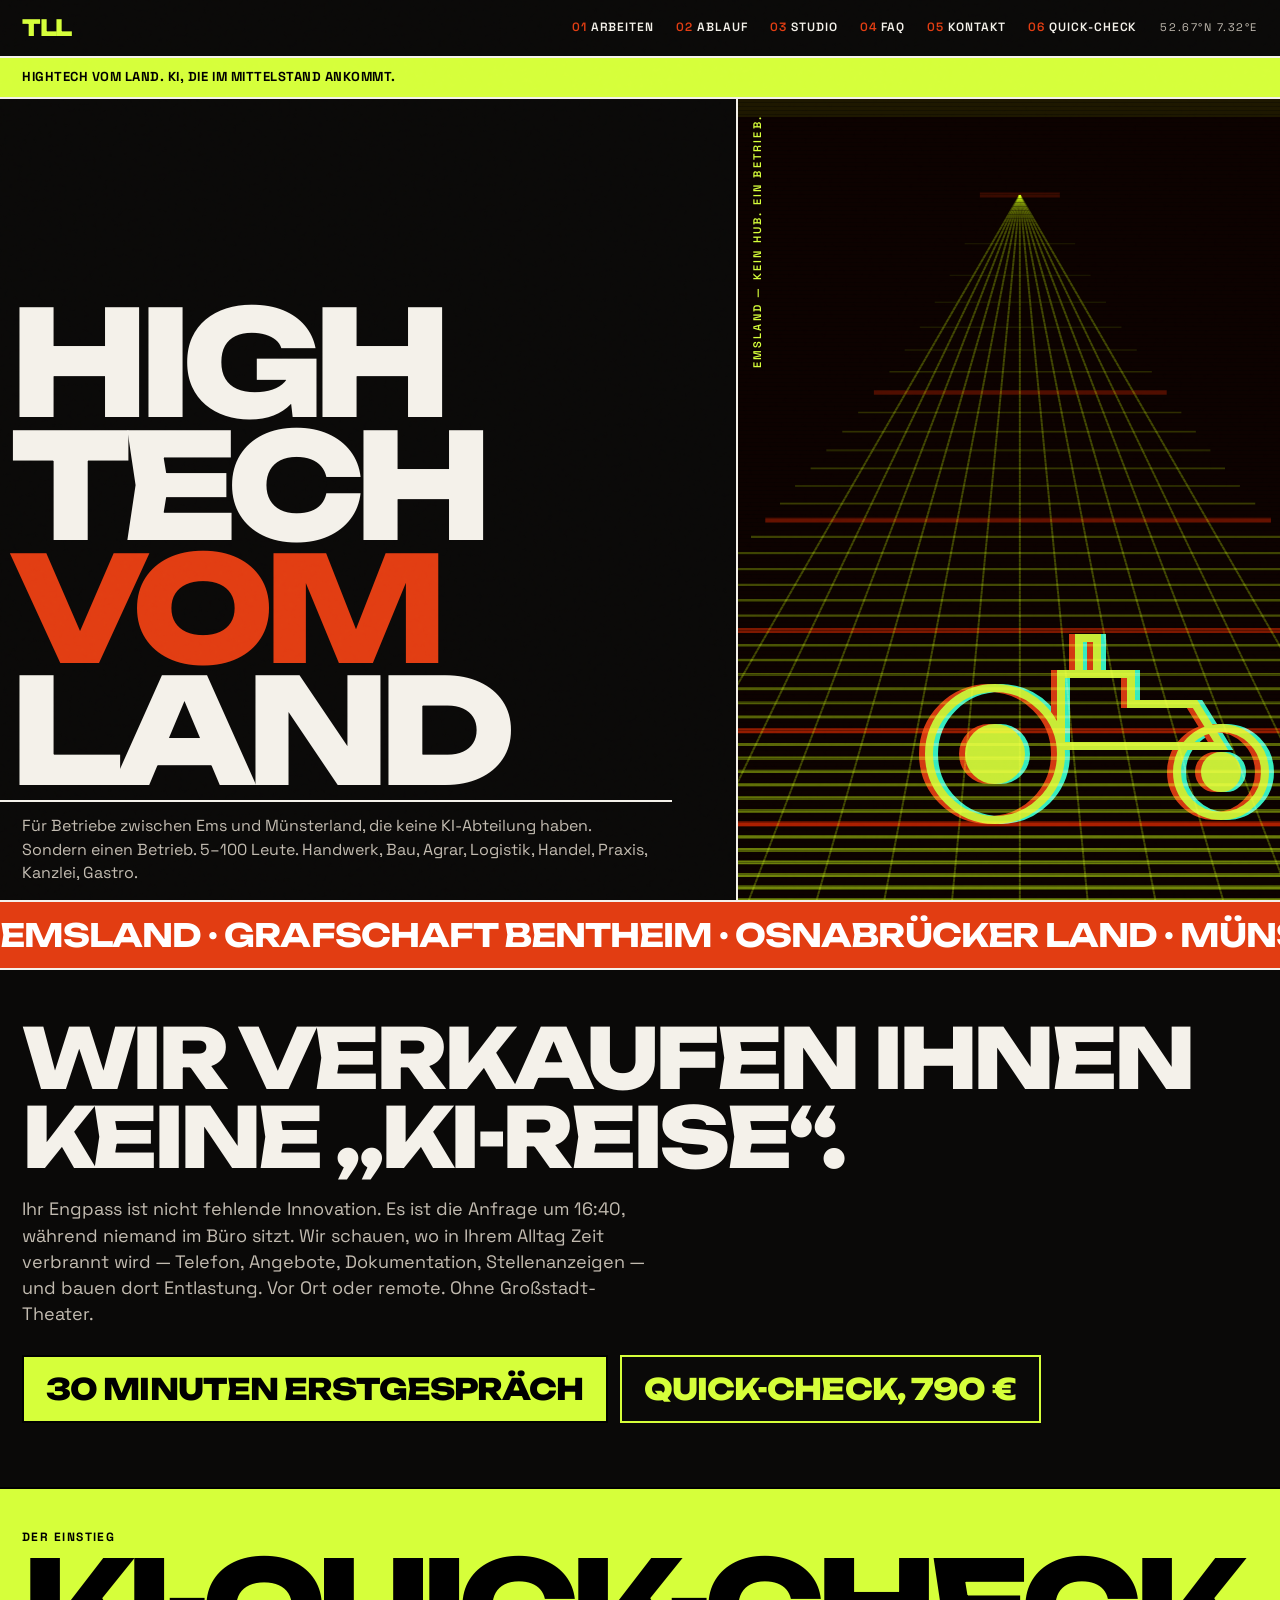
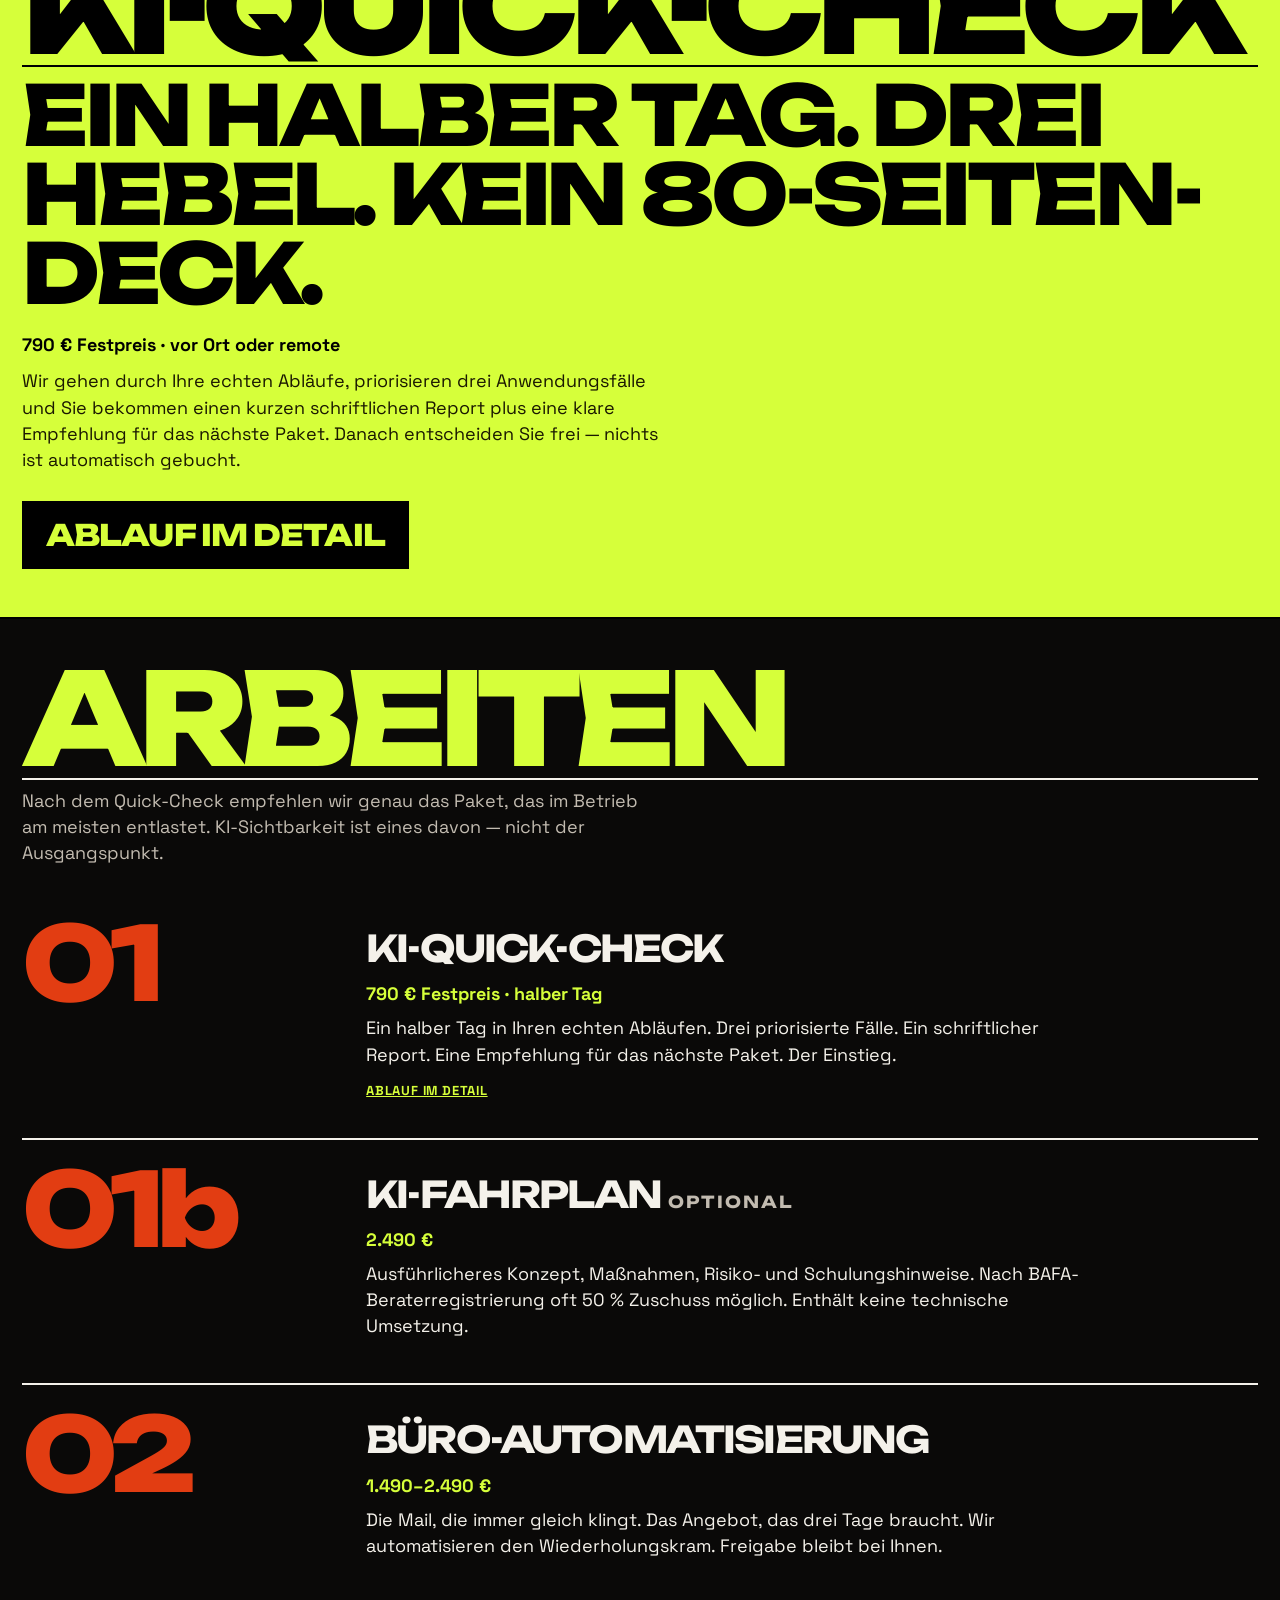
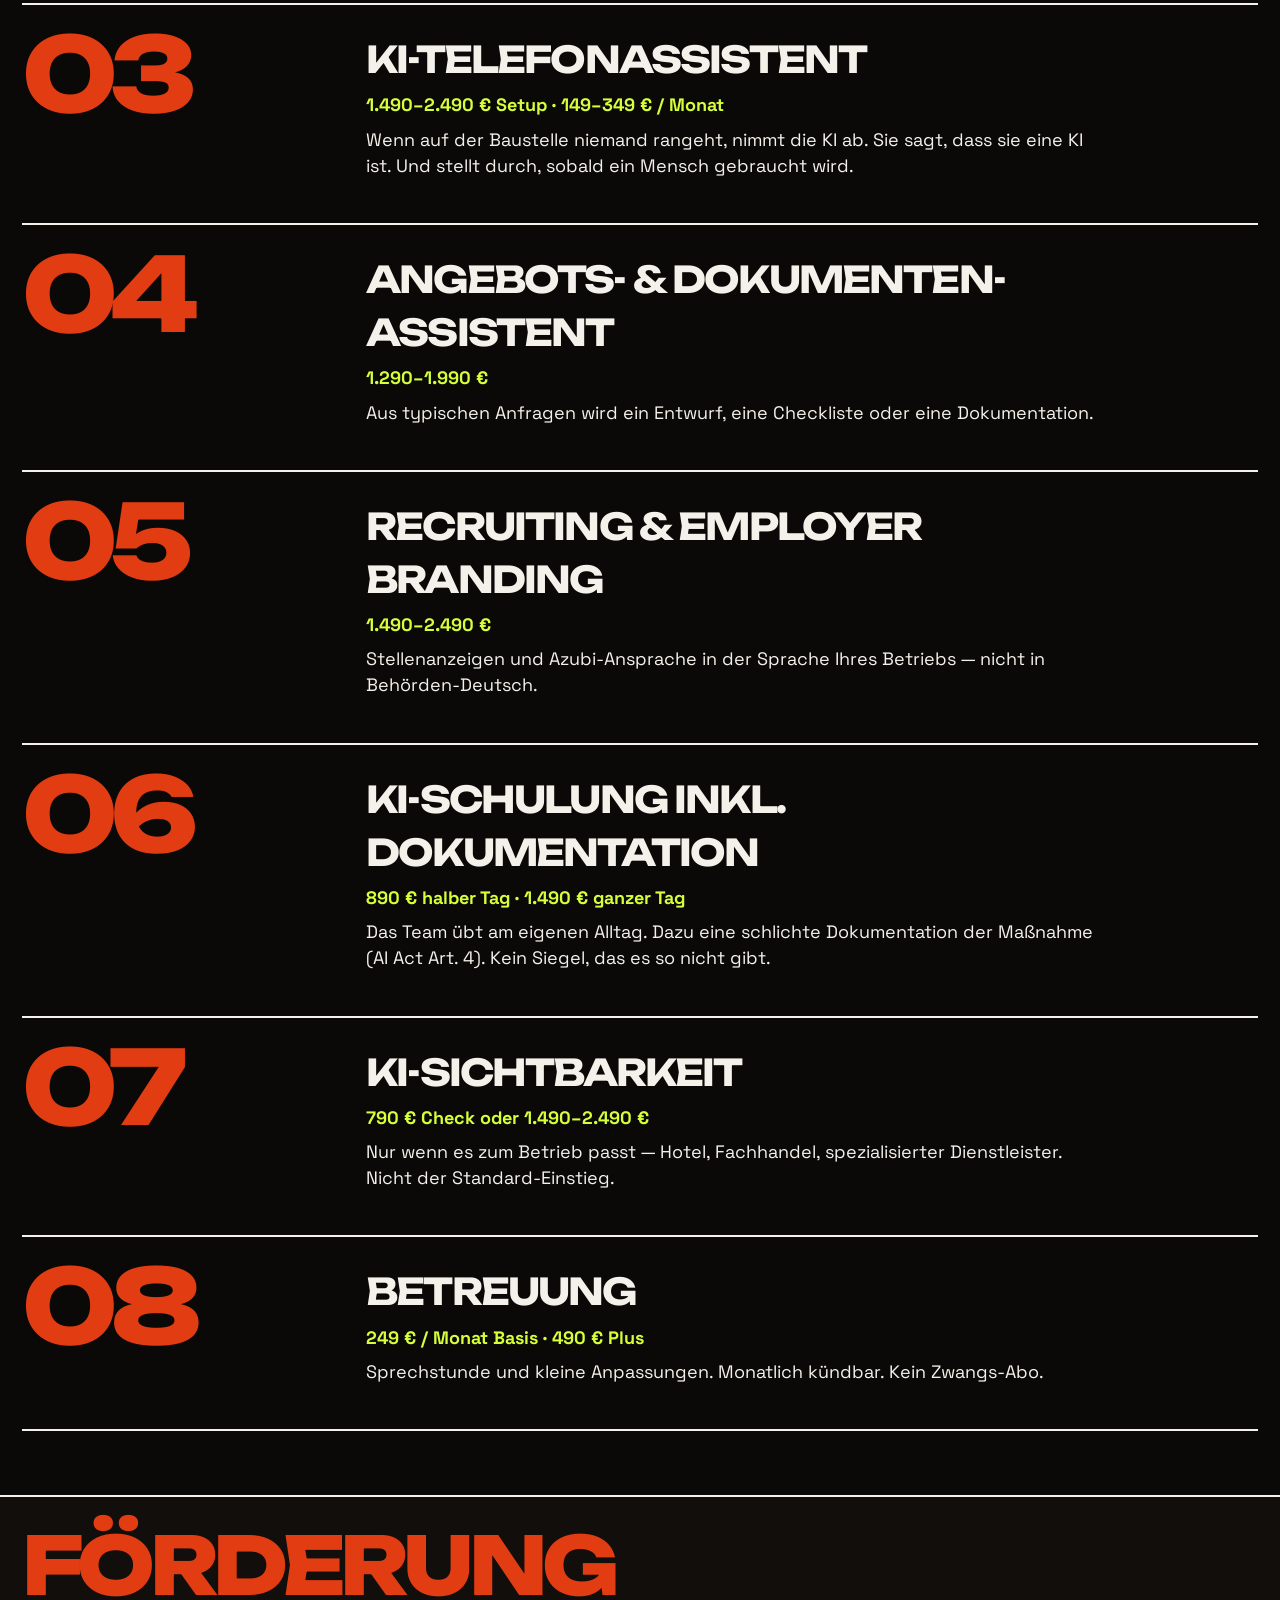
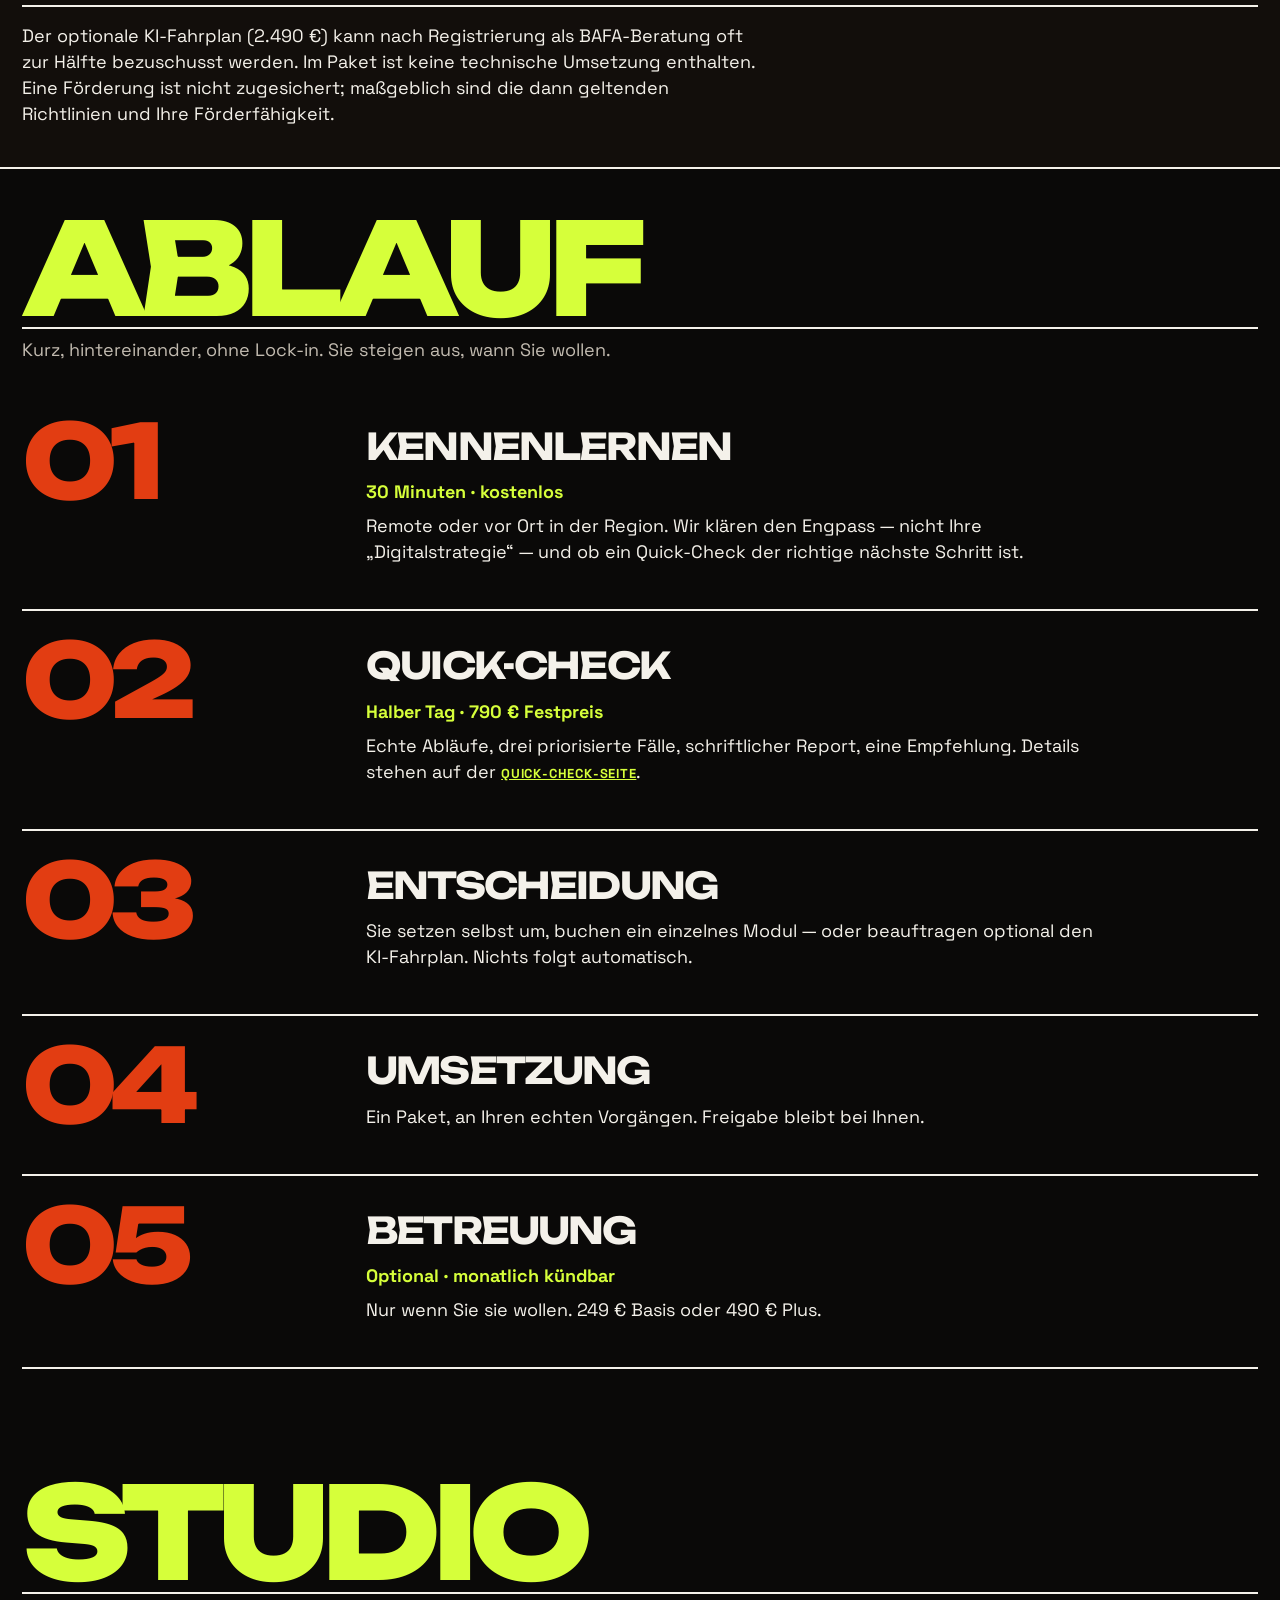
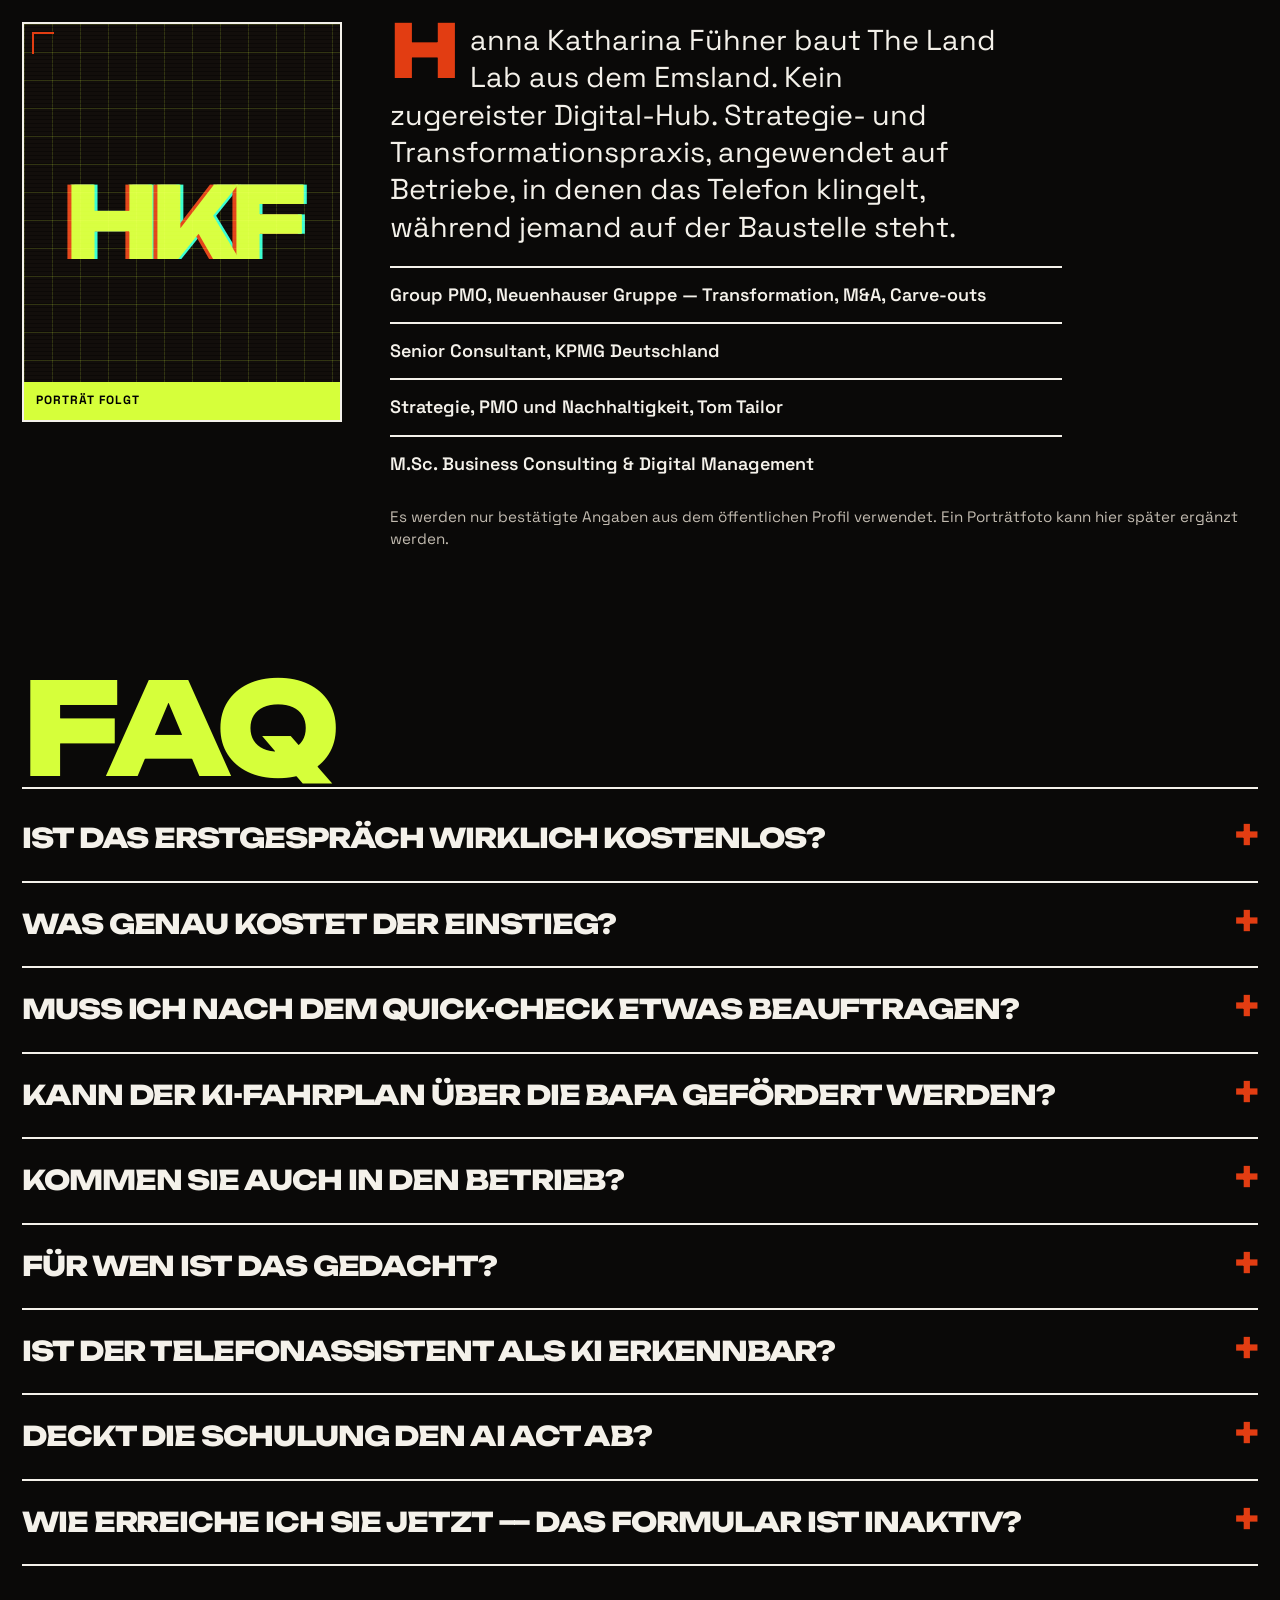
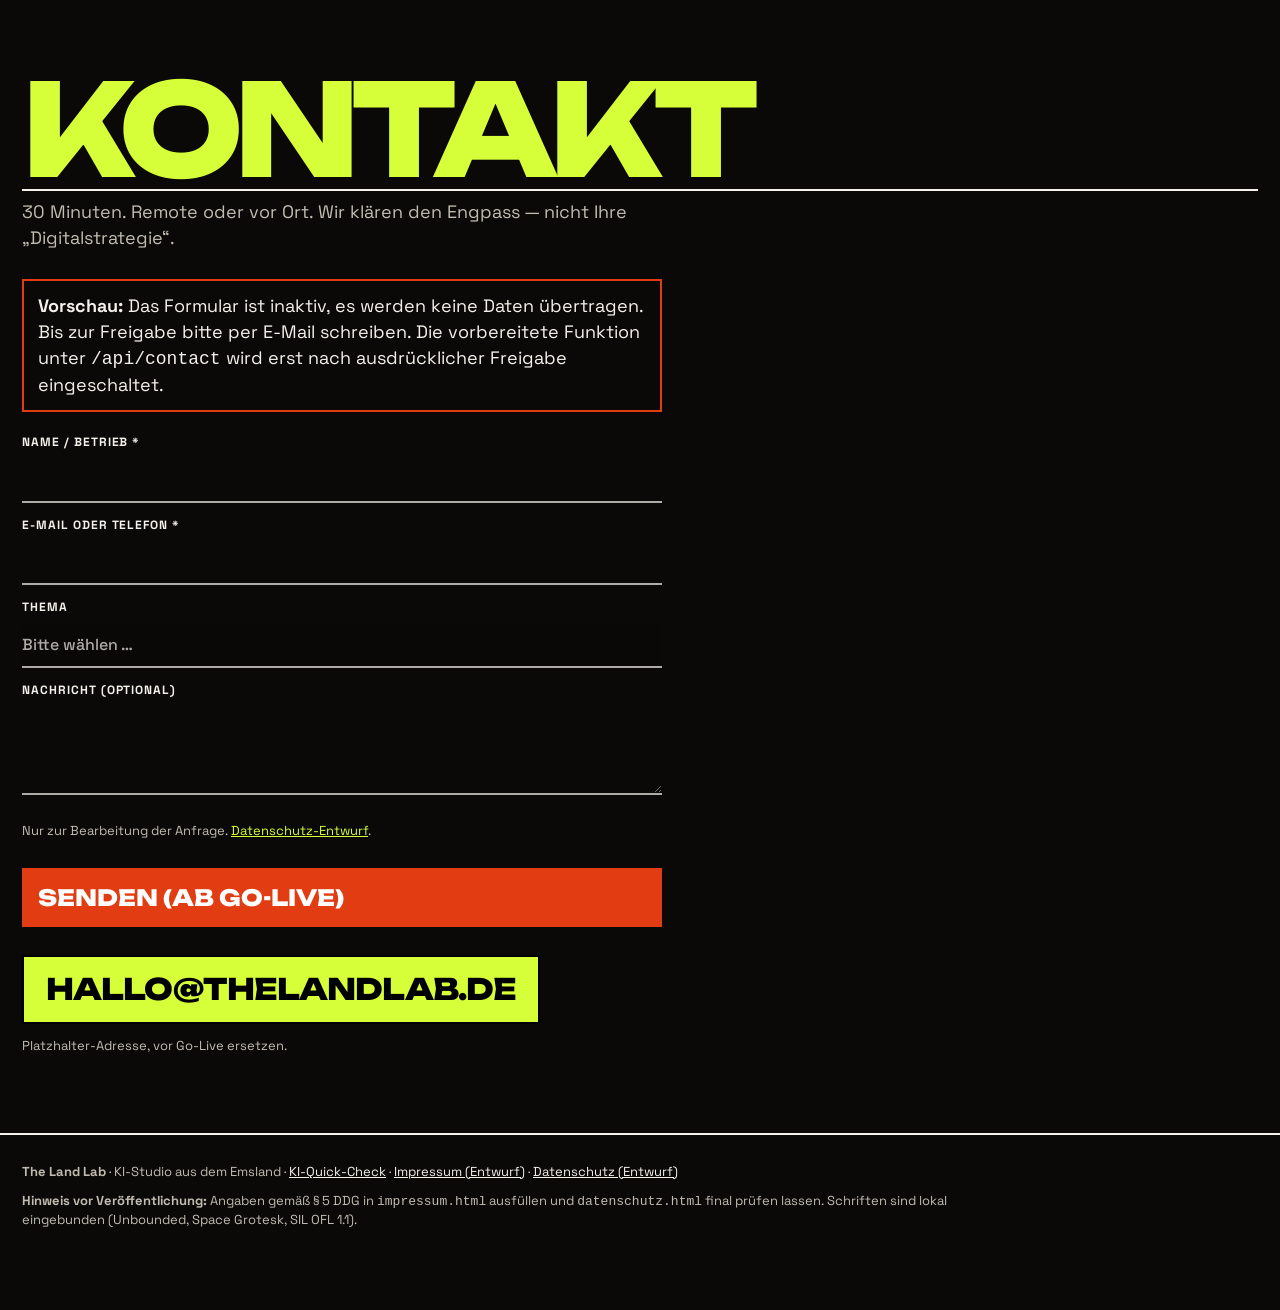
==== index.html @ 5a1defe9 "Website aus privatem Arbeits-Repo synchronisiert" ====
<!DOCTYPE html>
<html lang="de">
<head>
  <meta charset="UTF-8" />
  <meta name="viewport" content="width=device-width, initial-scale=1" />
  <title>The Land Lab — Hightech vom Land. KI, die im Mittelstand ankommt.</title>
  <meta name="description" content="The Land Lab ist das KI-Studio aus dem Emsland für den kleineren Mittelstand in der Region. Kostenloses Erstgespräch und KI-Quick-Check (790 €): Büro, Telefon, Angebote, Personal und Schulung." />
  <meta name="theme-color" content="#0a0908" />
  <link rel="stylesheet" href="assets/fonts/fonts.css" />
  <link rel="stylesheet" href="assets/css/site.css" />
</head>
<body>
  <a class="skip" href="#inhalt">Zum Inhalt</a>
  <div class="noise" aria-hidden="true"></div>

  <header class="top">
    <a class="mark" href="#inhalt" aria-label="The Land Lab — zum Anfang">TLL</a>
    <button class="menu-btn" type="button" aria-expanded="false" aria-controls="menu">Index</button>
    <nav id="menu" aria-label="Hauptnavigation">
      <a href="#arbeiten" data-n="01">Arbeiten</a>
      <a href="#ablauf" data-n="02">Ablauf</a>
      <a href="#studio" data-n="03">Studio</a>
      <a href="#faq" data-n="04">FAQ</a>
      <a href="#kontakt" data-n="05">Kontakt</a>
      <a href="quick-check.html" data-n="06">Quick-Check</a>
    </nav>
    <p class="coord">52.67°N 7.32°E</p>
  </header>

  <main id="inhalt">
    <section class="hero" aria-labelledby="hero-title">
      <p class="claim-line">Hightech vom Land. KI, die im Mittelstand ankommt.</p>
      <h1 id="hero-title" aria-label="Hightech vom Land">
        <span class="l">HIGH</span>
        <span class="l">TECH</span>
        <span class="l acc">VOM</span>
        <span class="l">LAND</span>
      </h1>
      <div class="hero__side">
        <canvas id="acker" width="800" height="1200" aria-hidden="true"></canvas>
        <div class="scan" aria-hidden="true"></div>
        <svg class="traktor" viewBox="0 0 420 240" role="img" aria-label="Stilisierter Traktor mit Scanlinien-Effekt">
          <g fill="none" stroke="currentColor" stroke-width="8" stroke-linejoin="miter">
            <circle cx="92" cy="158" r="66"/>
            <circle cx="92" cy="158" r="26" fill="currentColor"/>
            <circle cx="318" cy="176" r="44"/>
            <circle cx="318" cy="176" r="16" fill="currentColor"/>
            <path d="M158 150 V78 H228 V108 H292 L318 150 Z"/>
            <path d="M176 78 V42 H194 V78"/>
            <path d="M168 150 H300"/>
          </g>
        </svg>
        <p class="vert">EMSLAND — KEIN HUB. EIN BETRIEB.</p>
      </div>
      <p class="hero__note">Für Betriebe zwischen Ems und Münsterland, die keine KI-Abteilung haben. Sondern einen Betrieb. 5–100 Leute. Handwerk, Bau, Agrar, Logistik, Handel, Praxis, Kanzlei, Gastro.</p>
    </section>

    <div class="ticker" aria-hidden="true">
      <div class="ticker__track">
        <span>EMSLAND · GRAFSCHAFT BENTHEIM · OSNABRÜCKER LAND · MÜNSTERLAND · KEINE STRATEGIE-FOLIEN · KI, DIE IM BETRIEB ARBEITET · ANFRAGE REIN, ENTWURF RAUS, FREIGABE BEI IHNEN · QUICK-CHECK 790 € · 30 MINUTEN ZUERST · </span>
        <span>EMSLAND · GRAFSCHAFT BENTHEIM · OSNABRÜCKER LAND · MÜNSTERLAND · KEINE STRATEGIE-FOLIEN · KI, DIE IM BETRIEB ARBEITET · ANFRAGE REIN, ENTWURF RAUS, FREIGABE BEI IHNEN · QUICK-CHECK 790 € · 30 MINUTEN ZUERST · </span>
      </div>
    </div>

    <section class="intro" aria-labelledby="haltung-title">
      <h2 id="haltung-title" class="mega">Wir verkaufen Ihnen keine „KI-Reise“.</h2>
      <p class="deck">Ihr Engpass ist nicht fehlende Innovation. Es ist die Anfrage um 16:40, während niemand im Büro sitzt. Wir schauen, wo in Ihrem Alltag Zeit verbrannt wird — Telefon, Angebote, Dokumentation, Stellenanzeigen — und bauen dort Entlastung. Vor Ort oder remote. Ohne Großstadt-Theater.</p>
      <div class="actions">
        <a class="block-btn" href="#kontakt">30 Minuten Erstgespräch</a>
        <a class="block-btn block-btn--ghost" href="quick-check.html">Quick-Check, 790 €</a>
      </div>
    </section>

    <section class="highlight" id="einstieg" aria-labelledby="qc-highlight">
      <p class="kicker">Der Einstieg</p>
      <h2 id="qc-highlight" class="sec-title">KI-Quick-Check</h2>
      <p class="mega">Ein halber Tag. Drei Hebel. Kein 80-Seiten-Deck.</p>
      <p class="price">790 € Festpreis · vor Ort oder remote</p>
      <p class="deck">Wir gehen durch Ihre echten Abläufe, priorisieren drei Anwendungsfälle und Sie bekommen einen kurzen schriftlichen Report plus eine klare Empfehlung für das nächste Paket. Danach entscheiden Sie frei — nichts ist automatisch gebucht.</p>
      <a class="block-btn" href="quick-check.html">Ablauf im Detail</a>
    </section>

    <section id="arbeiten" class="works" aria-labelledby="arbeiten-title">
      <h2 id="arbeiten-title" class="sec-title">Arbeiten</h2>
      <p class="deck">Nach dem Quick-Check empfehlen wir genau das Paket, das im Betrieb am meisten entlastet. KI-Sichtbarkeit ist eines davon — nicht der Ausgangspunkt.</p>

      <article class="row">
        <p class="nr">01</p>
        <div class="row__body">
          <h3>KI-Quick-Check</h3>
          <p class="price">790 € Festpreis · halber Tag</p>
          <p>Ein halber Tag in Ihren echten Abläufen. Drei priorisierte Fälle. Ein schriftlicher Report. Eine Empfehlung für das nächste Paket. Der Einstieg.</p>
          <a href="quick-check.html">Ablauf im Detail</a>
        </div>
      </article>

      <article class="row">
        <p class="nr">01b</p>
        <div class="row__body">
          <h3>KI-Fahrplan <span>optional</span></h3>
          <p class="price">2.490 €</p>
          <p>Ausführlicheres Konzept, Maßnahmen, Risiko- und Schulungshinweise. Nach BAFA-Beraterregistrierung oft 50&nbsp;% Zuschuss möglich. Enthält keine technische Umsetzung.</p>
        </div>
      </article>

      <article class="row">
        <p class="nr">02</p>
        <div class="row__body">
          <h3>Büro-Automatisierung</h3>
          <p class="price">1.490–2.490 €</p>
          <p>Die Mail, die immer gleich klingt. Das Angebot, das drei Tage braucht. Wir automatisieren den Wiederholungskram. Freigabe bleibt bei Ihnen.</p>
        </div>
      </article>

      <article class="row">
        <p class="nr">03</p>
        <div class="row__body">
          <h3>KI-Telefonassistent</h3>
          <p class="price">1.490–2.490 € Setup · 149–349 € / Monat</p>
          <p>Wenn auf der Baustelle niemand rangeht, nimmt die KI ab. Sie sagt, dass sie eine KI ist. Und stellt durch, sobald ein Mensch gebraucht wird.</p>
        </div>
      </article>

      <article class="row">
        <p class="nr">04</p>
        <div class="row__body">
          <h3>Angebots- &amp; Dokumenten-Assistent</h3>
          <p class="price">1.290–1.990 €</p>
          <p>Aus typischen Anfragen wird ein Entwurf, eine Checkliste oder eine Dokumentation.</p>
        </div>
      </article>

      <article class="row">
        <p class="nr">05</p>
        <div class="row__body">
          <h3>Recruiting &amp; Employer Branding</h3>
          <p class="price">1.490–2.490 €</p>
          <p>Stellenanzeigen und Azubi-Ansprache in der Sprache Ihres Betriebs — nicht in Behörden-Deutsch.</p>
        </div>
      </article>

      <article class="row">
        <p class="nr">06</p>
        <div class="row__body">
          <h3>KI-Schulung inkl. Dokumentation</h3>
          <p class="price">890 € halber Tag · 1.490 € ganzer Tag</p>
          <p>Das Team übt am eigenen Alltag. Dazu eine schlichte Dokumentation der Maßnahme (AI Act Art. 4). Kein Siegel, das es so nicht gibt.</p>
        </div>
      </article>

      <article class="row">
        <p class="nr">07</p>
        <div class="row__body">
          <h3>KI-Sichtbarkeit</h3>
          <p class="price">790 € Check oder 1.490–2.490 €</p>
          <p>Nur wenn es zum Betrieb passt — Hotel, Fachhandel, spezialisierter Dienstleister. Nicht der Standard-Einstieg.</p>
        </div>
      </article>

      <article class="row">
        <p class="nr">08</p>
        <div class="row__body">
          <h3>Betreuung</h3>
          <p class="price">249 € / Monat Basis · 490 € Plus</p>
          <p>Sprechstunde und kleine Anpassungen. Monatlich kündbar. Kein Zwangs-Abo.</p>
        </div>
      </article>
    </section>

    <section class="bafa" aria-labelledby="bafa-title">
      <h2 id="bafa-title" class="sec-title">Förderung</h2>
      <p>Der optionale KI-Fahrplan (2.490&nbsp;€) kann nach Registrierung als BAFA-Beratung oft zur Hälfte bezuschusst werden. Im Paket ist keine technische Umsetzung enthalten. Eine Förderung ist nicht zugesichert; maßgeblich sind die dann geltenden Richtlinien und Ihre Förderfähigkeit.</p>
    </section>

    <section id="ablauf" class="ablauf" aria-labelledby="ablauf-title">
      <h2 id="ablauf-title" class="sec-title">Ablauf</h2>
      <p class="deck">Kurz, hintereinander, ohne Lock-in. Sie steigen aus, wann Sie wollen.</p>

      <article class="row">
        <p class="nr">01</p>
        <div class="row__body">
          <h3>Kennenlernen</h3>
          <p class="price">30 Minuten · kostenlos</p>
          <p>Remote oder vor Ort in der Region. Wir klären den Engpass — nicht Ihre „Digitalstrategie“ — und ob ein Quick-Check der richtige nächste Schritt ist.</p>
        </div>
      </article>
      <article class="row">
        <p class="nr">02</p>
        <div class="row__body">
          <h3>Quick-Check</h3>
          <p class="price">Halber Tag · 790 € Festpreis</p>
          <p>Echte Abläufe, drei priorisierte Fälle, schriftlicher Report, eine Empfehlung. Details stehen auf der <a href="quick-check.html">Quick-Check-Seite</a>.</p>
        </div>
      </article>
      <article class="row">
        <p class="nr">03</p>
        <div class="row__body">
          <h3>Entscheidung</h3>
          <p>Sie setzen selbst um, buchen ein einzelnes Modul — oder beauftragen optional den KI-Fahrplan. Nichts folgt automatisch.</p>
        </div>
      </article>
      <article class="row">
        <p class="nr">04</p>
        <div class="row__body">
          <h3>Umsetzung</h3>
          <p>Ein Paket, an Ihren echten Vorgängen. Freigabe bleibt bei Ihnen.</p>
        </div>
      </article>
      <article class="row">
        <p class="nr">05</p>
        <div class="row__body">
          <h3>Betreuung</h3>
          <p class="price">Optional · monatlich kündbar</p>
          <p>Nur wenn Sie sie wollen. 249&nbsp;€ Basis oder 490&nbsp;€ Plus.</p>
        </div>
      </article>
    </section>

    <section id="studio" class="studio" aria-labelledby="studio-title">
      <h2 id="studio-title" class="sec-title">Studio</h2>
      <div class="studio-grid">
        <figure class="portrait">
          <div class="portrait__grid" aria-hidden="true"></div>
          <div class="portrait__scan" aria-hidden="true"></div>
          <div class="portrait__corners" aria-hidden="true"></div>
          <p class="portrait__hkf" aria-hidden="true">HKF</p>
          <p class="portrait__cap">Porträt folgt</p>
          <figcaption class="visually-hidden">Porträtplatzhalter — Foto von Hanna Katharina Fühner folgt.</figcaption>
        </figure>
        <div>
          <p class="drop"><span>H</span>anna Katharina Fühner baut The Land Lab aus dem Emsland. Kein zugereister Digital-Hub. Strategie- und Transformationspraxis, angewendet auf Betriebe, in denen das Telefon klingelt, während jemand auf der Baustelle steht.</p>
          <ul>
            <li>Group PMO, Neuenhauser Gruppe — Transformation, M&amp;A, Carve-outs</li>
            <li>Senior Consultant, KPMG Deutschland</li>
            <li>Strategie, PMO und Nachhaltigkeit, Tom Tailor</li>
            <li>M.Sc. Business Consulting &amp; Digital Management</li>
          </ul>
          <p class="note">Es werden nur bestätigte Angaben aus dem öffentlichen Profil verwendet. Ein Porträtfoto kann hier später ergänzt werden.</p>
        </div>
      </div>
    </section>

    <section id="faq" class="faq" aria-labelledby="faq-title">
      <h2 id="faq-title" class="sec-title">FAQ</h2>

      <details>
        <summary>Ist das Erstgespräch wirklich kostenlos?</summary>
        <p>Ja. 30 Minuten, unverbindlich, remote oder vor Ort in der Region. Wir klären, ob ein Quick-Check sinnvoll ist — mehr nicht.</p>
      </details>
      <details>
        <summary>Was genau kostet der Einstieg?</summary>
        <p>Das Gespräch kostet nichts. Der KI-Quick-Check kostet 790&nbsp;€ Festpreis für einen halben Tag, vor Ort oder remote. Danach buchen Sie nur, wenn Sie wollen.</p>
      </details>
      <details>
        <summary>Muss ich nach dem Quick-Check etwas beauftragen?</summary>
        <p>Nein. Sie bekommen den Report und eine Empfehlung. Ob Sie selbst umsetzen, ein Modul buchen oder einen Fahrplan beauftragen, entscheiden Sie danach.</p>
      </details>
      <details>
        <summary>Kann der KI-Fahrplan über die BAFA gefördert werden?</summary>
        <p>Der optionale Fahrplan kostet 2.490&nbsp;€ und enthält keine technische Umsetzung. Nach Registrierung als BAFA-Beratung ist oft ein Zuschuss von 50&nbsp;% möglich. Ob und in welcher Höhe gefördert wird, hängt von den dann geltenden Richtlinien und Ihrer Förderfähigkeit ab — das ist keine Zusage.</p>
      </details>
      <details>
        <summary>Kommen Sie auch in den Betrieb?</summary>
        <p>Ja, in Emsland, Grafschaft Bentheim, Osnabrücker Land und Münsterland. Remote geht selbstverständlich auch.</p>
      </details>
      <details>
        <summary>Für wen ist das gedacht?</summary>
        <p>Für kleinere Betriebe, typisch 5–100 Mitarbeitende, ohne eigene KI-Abteilung: Handwerk, Bau, Agrar, Logistik, Handel, Praxis, Kanzlei, Gastro und vergleichbare Betriebe in der Region.</p>
      </details>
      <details>
        <summary>Ist der Telefonassistent als KI erkennbar?</summary>
        <p>Ja. Die KI sagt, dass sie eine KI ist, und stellt durch, sobald ein Mensch gebraucht wird.</p>
      </details>
      <details>
        <summary>Deckt die Schulung den AI Act ab?</summary>
        <p>Die Schulung übt am Alltag Ihres Teams. Dazu gibt es eine schlichte Dokumentation der Maßnahme (AI Act Art. 4). Ein Siegel, das es so nicht gibt, stellen wir nicht aus.</p>
      </details>
      <details>
        <summary>Wie erreiche ich Sie jetzt — das Formular ist inaktiv?</summary>
        <p>Richtig, das Kontaktformular überträgt vor der Freigabe keine Daten. Schreiben Sie bis dahin an die Platzhalter-Adresse <a href="mailto:hallo@thelandlab.de?subject=Erstgespräch The Land Lab">hallo@thelandlab.de</a> (vor Go-Live ersetzen).</p>
      </details>
    </section>

    <section id="kontakt" class="kontakt" aria-labelledby="kontakt-title">
      <h2 id="kontakt-title" class="sec-title">Kontakt</h2>
      <p class="deck">30 Minuten. Remote oder vor Ort. Wir klären den Engpass — nicht Ihre „Digitalstrategie“.</p>
      <p class="notice"><strong>Vorschau:</strong> Das Formular ist inaktiv, es werden keine Daten übertragen. Bis zur Freigabe bitte per E-Mail schreiben. Die vorbereitete Funktion unter <code>/api/contact</code> wird erst nach ausdrücklicher Freigabe eingeschaltet.</p>
      <form action="/api/contact" method="post" aria-disabled="true" data-status="preview">
        <fieldset disabled>
          <legend class="visually-hidden">Anfrage Erstgespräch (derzeit deaktiviert)</legend>
          <label>Name / Betrieb *
            <input type="text" name="name" required maxlength="200" autocomplete="organization" />
          </label>
          <label>E-Mail oder Telefon *
            <input type="text" name="contact" required maxlength="200" autocomplete="email" />
          </label>
          <label>Thema
            <select name="topic">
              <option value="">Bitte wählen …</option>
              <option>KI-Quick-Check (790 €)</option>
              <option>Büro &amp; Angebote</option>
              <option>Telefon-Erreichbarkeit</option>
              <option>Recruiting / Azubis</option>
              <option>Schulung (AI Act Art. 4)</option>
              <option>Erst mal unverbindlich sprechen</option>
            </select>
          </label>
          <label>Nachricht (optional)
            <textarea name="message" maxlength="4000"></textarea>
          </label>
          <input class="hp" type="text" name="website" tabindex="-1" autocomplete="off" aria-hidden="true" />
          <p class="legal">Nur zur Bearbeitung der Anfrage. <a href="datenschutz.html">Datenschutz-Entwurf</a>.</p>
          <button type="submit" disabled>Senden (ab Go-Live)</button>
        </fieldset>
      </form>
      <p style="margin:28px 0 8px;"><a class="block-btn" href="mailto:hallo@thelandlab.de?subject=Erstgespräch The Land Lab">hallo@thelandlab.de</a></p>
      <p class="legal">Platzhalter-Adresse, vor Go-Live ersetzen.</p>
    </section>
  </main>

  <footer>
    <p><strong>The Land Lab</strong> · KI-Studio aus dem Emsland · <a href="quick-check.html">KI-Quick-Check</a> · <a href="impressum.html">Impressum (Entwurf)</a> · <a href="datenschutz.html">Datenschutz (Entwurf)</a></p>
    <p><strong>Hinweis vor Veröffentlichung:</strong> Angaben gemäß § 5 DDG in <code>impressum.html</code> ausfüllen und <code>datenschutz.html</code> final prüfen lassen. Schriften sind lokal eingebunden (Unbounded, Space Grotesk, SIL OFL 1.1).</p>
  </footer>
  <script src="assets/js/site.js" defer></script>
</body>
</html>
---- assets/fonts/fonts.css ----
/* Unbounded + Space Grotesk (SIL Open Font License 1.1).
   Lizenzen: Unbounded-OFL.txt, SpaceGrotesk-OFL.txt. Kein CDN, keine Google-Server. */
@font-face {
  font-family: "Space Grotesk";
  src: url("space-grotesk-latin-ext-wght.woff2") format("woff2");
  font-weight: 300 700;
  font-style: normal;
  font-display: swap;
  unicode-range: U+0100-02BA, U+02BD-02C5, U+02C7-02CC, U+02CE-02D7, U+02DD-02FF, U+0304, U+0308, U+0329, U+1D00-1DBF, U+1E00-1E9F, U+1EF2-1EFF, U+2020, U+20A0-20AB, U+20AD-20C0, U+2113, U+2C60-2C7F, U+A720-A7FF;
}
@font-face {
  font-family: "Space Grotesk";
  src: url("space-grotesk-latin-wght.woff2") format("woff2");
  font-weight: 300 700;
  font-style: normal;
  font-display: swap;
  unicode-range: U+0000-00FF, U+0131, U+0152-0153, U+02BB-02BC, U+02C6, U+02DA, U+02DC, U+0304, U+0308, U+0329, U+2000-206F, U+20AC, U+2122, U+2191, U+2193, U+2212, U+2215, U+FEFF, U+FFFD;
}
@font-face {
  font-family: "Unbounded";
  src: url("unbounded-latin-ext-wght.woff2") format("woff2");
  font-weight: 200 900;
  font-style: normal;
  font-display: swap;
  unicode-range: U+0100-02BA, U+02BD-02C5, U+02C7-02CC, U+02CE-02D7, U+02DD-02FF, U+0304, U+0308, U+0329, U+1D00-1DBF, U+1E00-1E9F, U+1EF2-1EFF, U+2020, U+20A0-20AB, U+20AD-20C0, U+2113, U+2C60-2C7F, U+A720-A7FF;
}
@font-face {
  font-family: "Unbounded";
  src: url("unbounded-latin-wght.woff2") format("woff2");
  font-weight: 200 900;
  font-style: normal;
  font-display: swap;
  unicode-range: U+0000-00FF, U+0131, U+0152-0153, U+02BB-02BC, U+02C6, U+02DA, U+02DC, U+0304, U+0308, U+0329, U+2000-206F, U+20AC, U+2122, U+2191, U+2193, U+2212, U+2215, U+FEFF, U+FFFD;
}
---- assets/css/site.css ----
:root {
  --bg: #0a0908;
  --fg: #f4f1ea;
  --acid: #d6ff3a;
  --rust: #e23d12;
  --earth: #3a2416;
  --dim: #c2bbb0;
  --line: #f4f1ea;
  --display: "Unbounded", "Space Grotesk", system-ui, sans-serif;
  --body: "Space Grotesk", system-ui, sans-serif;
  --header-h: 58px;
}
*, *::before, *::after { box-sizing: border-box; }
html { scroll-behavior: smooth; }
@media (prefers-reduced-motion: reduce) {
  html { scroll-behavior: auto; }
  *, *::before, *::after { animation: none !important; transition: none !important; }
  .ticker { white-space: normal; }
  .ticker__track { display: block; animation: none !important; }
  .ticker__track span + span { display: none; }
}
body {
  margin: 0;
  background: var(--bg);
  color: var(--fg);
  font-family: var(--body);
  font-size: 18px;
  line-height: 1.45;
  -webkit-font-smoothing: antialiased;
  overflow-x: clip;
}
:target { scroll-margin-top: calc(var(--header-h) + 8px); }
img, svg, canvas { max-width: 100%; display: block; }
a { color: var(--acid); }
a:hover { color: var(--fg); }
:focus { outline: none; }
:focus-visible {
  outline: 2px solid var(--acid);
  outline-offset: 3px;
}
.block-btn:focus-visible,
.menu-btn:focus-visible,
.mark:focus-visible {
  outline-color: #000;
  box-shadow: 0 0 0 4px var(--acid), 0 0 0 6px #000;
}
.visually-hidden, .hp {
  position: absolute;
  width: 1px;
  height: 1px;
  padding: 0;
  margin: -1px;
  overflow: hidden;
  clip: rect(0, 0, 0, 0);
  white-space: nowrap;
  border: 0;
}
.skip {
  position: absolute;
  left: -999px;
  top: 8px;
  z-index: 30;
  background: var(--acid);
  color: #000;
  padding: 8px 12px;
  font-weight: 700;
  text-decoration: none;
}
.skip:focus, .skip:focus-visible {
  left: 8px;
  outline: 2px solid #000;
  outline-offset: 2px;
}
.noise {
  pointer-events: none;
  position: fixed;
  inset: 0;
  z-index: 12;
  opacity: 0.05;
  mix-blend-mode: overlay;
  background-image: url("data:image/svg+xml,%3Csvg viewBox='0 0 200 200' xmlns='http://www.w3.org/2000/svg'%3E%3Cfilter id='n'%3E%3CfeTurbulence type='fractalNoise' baseFrequency='0.9' numOctaves='2' stitchTiles='stitch'/%3E%3C/filter%3E%3Crect width='100%25' height='100%25' filter='url(%23n)'/%3E%3C/svg%3E");
}

/* ——— Header ——— */
.top {
  display: flex;
  align-items: center;
  gap: 24px;
  padding: 16px 22px;
  border-bottom: 2px solid var(--line);
  position: sticky;
  top: 0;
  background: var(--bg);
  z-index: 9;
  min-height: var(--header-h);
}
.mark {
  font-family: var(--display);
  font-weight: 800;
  font-size: 1.4rem;
  color: var(--acid);
  text-decoration: none;
  letter-spacing: -0.06em;
  line-height: 1;
}
.mark:hover { color: var(--fg); }
.top nav { display: flex; gap: 22px; margin-left: auto; flex-wrap: wrap; }
.top nav a {
  color: var(--fg);
  text-decoration: none;
  font-weight: 600;
  text-transform: uppercase;
  letter-spacing: 0.08em;
  font-size: 12px;
}
.top nav a::before { content: attr(data-n) " "; color: var(--rust); }
.top nav a:hover, .top nav a[aria-current="page"] { color: var(--acid); }
.coord {
  margin: 0;
  font-size: 11px;
  letter-spacing: 0.14em;
  color: var(--dim);
  text-transform: uppercase;
  white-space: nowrap;
}
.menu-btn {
  display: none;
  margin-left: auto;
  background: var(--acid);
  color: #000;
  border: 0;
  font: inherit;
  font-weight: 700;
  text-transform: uppercase;
  letter-spacing: 0.08em;
  padding: 8px 12px;
  cursor: pointer;
  min-height: 44px;
}

/* ——— Hero ——— */
.hero {
  display: grid;
  grid-template-columns: 1.15fr 0.85fr;
  grid-template-rows: auto 1fr auto;
  height: calc(100svh - var(--header-h));
  min-height: calc(100svh - var(--header-h));
  position: relative;
}
.claim-line {
  grid-column: 1 / -1;
  margin: 0;
  padding: 10px 22px;
  border-bottom: 2px solid var(--line);
  font-weight: 700;
  letter-spacing: 0.04em;
  text-transform: uppercase;
  font-size: 13px;
  background: var(--acid);
  color: #000;
}
.hero h1, h1.display {
  margin: 0;
  padding: 0.16em 12px 8px 10px;
  font-family: var(--display);
  font-weight: 800;
  line-height: 0.84;
  letter-spacing: -0.07em;
  font-size: clamp(4rem, 12.4vw, 9.15rem);
  text-transform: uppercase;
  align-self: end;
}
.hero h1 .l { display: block; }
.hero h1 .acc { color: var(--rust); }
.hero__side {
  grid-row: 2 / 4;
  grid-column: 2;
  position: relative;
  border-left: 2px solid var(--line);
  overflow: hidden;
  background: #120e0b;
  min-height: 420px;
}
#acker { width: 100%; height: 100%; display: block; filter: contrast(1.15) saturate(1.1); }
.scan {
  position: absolute;
  inset: 0;
  pointer-events: none;
  background: repeating-linear-gradient(to bottom, transparent 0 3px, rgba(0,0,0,0.28) 3px 4px);
  mix-blend-mode: multiply;
}
.hero__side.is-glitch #acker { animation: rgbshift 0.35s steps(2) 2; }
@keyframes rgbshift {
  0% { transform: translate(0,0); filter: contrast(1.2) hue-rotate(0); }
  30% { transform: translate(-8px, 1px); filter: contrast(1.6) hue-rotate(-20deg); }
  60% { transform: translate(7px, -2px); filter: contrast(1.3) hue-rotate(30deg); }
  100% { transform: none; }
}
.traktor {
  position: absolute;
  width: min(88%, 420px);
  right: -8%;
  bottom: 8%;
  color: var(--acid);
  mix-blend-mode: screen;
  opacity: 0.92;
  filter: drop-shadow(-6px 0 0 var(--rust)) drop-shadow(5px 0 0 #2effd0);
}
.vert {
  position: absolute;
  top: 16px;
  left: 12px;
  margin: 0;
  writing-mode: vertical-rl;
  transform: rotate(180deg);
  font-size: 11px;
  letter-spacing: 0.2em;
  text-transform: uppercase;
  color: var(--acid);
  font-weight: 600;
}
.hero__note {
  margin: 0;
  padding: 12px 22px 16px;
  border-top: 2px solid var(--line);
  max-width: 42rem;
  color: var(--dim);
  font-size: 1rem;
}

/* ——— Ticker ——— */
.ticker {
  overflow: hidden;
  border-top: 2px solid var(--line);
  border-bottom: 2px solid var(--line);
  background: var(--rust);
  color: #fff;
  font-family: var(--display);
  font-weight: 700;
  font-size: clamp(1.1rem, 3vw, 2rem);
  letter-spacing: -0.03em;
  text-transform: uppercase;
  white-space: nowrap;
  padding: 10px 0;
}
.ticker__track { display: inline-flex; animation: tick 32s linear infinite; }
.ticker__track span { padding-right: 0.6em; }
@keyframes tick { from { transform: translateX(0); } to { transform: translateX(-50%); } }

/* ——— Sections ——— */
.pad, .intro, .works, .studio, .kontakt, .ablauf, .faq, .bafa, .highlight, .legal-page, footer, .page-hero, .qc, .error {
  padding: 48px 22px 64px;
}
.mega {
  font-family: var(--display);
  font-weight: 800;
  font-size: clamp(2rem, 6.5vw, 5.2rem);
  line-height: 0.95;
  letter-spacing: -0.05em;
  text-transform: uppercase;
  margin: 0 0 20px;
  max-width: 16ch;
}
.deck { max-width: 40rem; color: var(--dim); margin: 0 0 28px; }
.block-btn {
  display: inline-block;
  background: var(--acid);
  color: #000;
  text-decoration: none;
  font-weight: 800;
  text-transform: uppercase;
  letter-spacing: -0.03em;
  font-family: var(--display);
  font-size: clamp(1.15rem, 2.6vw, 1.85rem);
  padding: 16px 22px;
  border: 2px solid #000;
  line-height: 1.1;
}
.block-btn:hover { background: var(--fg); color: #000; }
.block-btn--ghost {
  background: transparent;
  color: var(--acid);
  border-color: var(--acid);
}
.block-btn--ghost:hover { background: var(--acid); color: #000; }
.actions { display: flex; flex-wrap: wrap; gap: 12px; align-items: center; }

.sec-title {
  font-family: var(--display);
  font-weight: 800;
  font-size: clamp(3rem, 10vw, 8rem);
  letter-spacing: -0.07em;
  line-height: 0.8;
  margin: 0 0 8px;
  text-transform: uppercase;
  color: var(--acid);
  border-bottom: 2px solid var(--line);
  padding-bottom: 8px;
}

/* typographic rows (modules, Ablauf) */
.row {
  display: grid;
  grid-template-columns: minmax(120px, 0.35fr) 1fr;
  gap: 16px 32px;
  padding: 28px 0;
  border-bottom: 2px solid var(--line);
  align-items: start;
}
@media (hover: hover) {
  .row:hover { background: var(--acid); color: #000; }
  .row:hover a, .row:hover .price, .row:hover .nr, .row:hover .row__body, .row:hover p { color: #000; }
  .row:hover h3 span { color: #000; }
}
.nr {
  font-family: var(--display);
  font-weight: 800;
  font-size: clamp(3rem, 8vw, 6.5rem);
  line-height: 0.8;
  margin: 0;
  letter-spacing: -0.08em;
  color: var(--rust);
}
.row h3, .qc-step h3 {
  font-family: var(--display);
  font-size: clamp(1.5rem, 3vw, 2.3rem);
  letter-spacing: -0.05em;
  margin: 0 0 6px;
  text-transform: uppercase;
}
.row h3 span { font-size: 0.45em; letter-spacing: 0.12em; color: var(--dim); }
.price { font-weight: 700; margin: 0 0 10px; color: var(--acid); }
.row p, .row__body { margin: 0 0 8px; max-width: 46rem; }
.row a { font-weight: 700; text-transform: uppercase; letter-spacing: 0.06em; font-size: 13px; }

/* Quick-Check highlight */
.highlight .kicker {
  margin: 0 0 8px;
  font-weight: 700;
  letter-spacing: 0.12em;
  text-transform: uppercase;
  font-size: 12px;
}
.highlight {
  background: var(--acid);
  color: #000;
  padding-top: 40px;
  padding-bottom: 48px;
  border-top: 2px solid #000;
  border-bottom: 2px solid #000;
}
.highlight .sec-title { color: #000; border-bottom-color: #000; }
.highlight .price { color: #000; }
.highlight .deck { color: #1a1800; }
.highlight .mega { max-width: 18ch; }
.highlight a { color: #000; }
.highlight a:hover { color: var(--rust); }
.highlight .block-btn { background: #000; color: var(--acid); border-color: #000; }
.highlight .block-btn:hover { background: var(--fg); color: #000; }

.bafa {
  background: #120e0b;
  border-top: 2px solid var(--line);
  border-bottom: 2px solid var(--line);
  padding-top: 36px;
  padding-bottom: 40px;
}
.bafa h2 { color: var(--rust); font-size: clamp(2.4rem, 7vw, 5rem); }
.bafa p { max-width: 46rem; margin: 16px 0 0; color: var(--fg); }

/* Studio / portrait */
.studio-grid {
  display: grid;
  grid-template-columns: minmax(220px, 320px) 1fr;
  gap: 36px 48px;
  align-items: start;
  margin-top: 28px;
}
.portrait {
  margin: 0;
  border: 2px solid var(--line);
  background: #120e0b;
  aspect-ratio: 4 / 5;
  position: relative;
  overflow: hidden;
  min-height: 280px;
}
.portrait__grid {
  position: absolute;
  inset: 0;
  background:
    repeating-linear-gradient(to right, rgba(214,255,58,0.16) 0 1px, transparent 1px 28px),
    repeating-linear-gradient(to bottom, rgba(214,255,58,0.16) 0 1px, transparent 1px 28px);
  pointer-events: none;
}
.portrait__scan {
  position: absolute;
  inset: 0;
  background: repeating-linear-gradient(to bottom, transparent 0 3px, rgba(0,0,0,0.35) 3px 4px);
  pointer-events: none;
}
.portrait__hkf {
  position: absolute;
  inset: 0;
  display: flex;
  align-items: center;
  justify-content: center;
  font-family: var(--display);
  font-weight: 800;
  font-size: clamp(4.5rem, 12vw, 6.2rem);
  letter-spacing: -0.08em;
  color: var(--acid);
  mix-blend-mode: screen;
  line-height: 0.8;
  text-transform: uppercase;
  filter: drop-shadow(-4px 0 0 var(--rust)) drop-shadow(3px 0 0 #2effd0);
}
.portrait__cap {
  position: absolute;
  left: 0; right: 0; bottom: 0;
  margin: 0;
  padding: 10px 12px;
  background: var(--acid);
  color: #000;
  font-weight: 700;
  text-transform: uppercase;
  letter-spacing: 0.08em;
  font-size: 12px;
}
.portrait__corners {
  position: absolute;
  inset: 8px;
  pointer-events: none;
  border: 0;
}
.portrait__corners::before,
.portrait__corners::after {
  content: "";
  position: absolute;
  width: 22px;
  height: 22px;
  border: 2px solid var(--rust);
}
.portrait__corners::before { top: 0; left: 0; border-right: 0; border-bottom: 0; }
.portrait__corners::after { bottom: 0; right: 0; border-left: 0; border-top: 0; }
.drop { font-size: clamp(1.25rem, 2.3vw, 1.8rem); line-height: 1.3; max-width: 34ch; margin: 0 0 20px; }
.drop span {
  font-family: var(--display);
  font-weight: 800;
  font-size: 4.6rem;
  line-height: 0.8;
  float: left;
  margin-right: 10px;
  color: var(--rust);
}
.studio ul { list-style: none; padding: 0; margin: 0; max-width: 42rem; }
.studio li { padding: 14px 0; border-top: 2px solid var(--line); font-weight: 600; }
.note { font-size: 0.95rem; color: var(--dim); }

/* FAQ */
.faq details {
  border-bottom: 2px solid var(--line);
  padding: 0;
}
.faq summary {
  cursor: pointer;
  list-style: none;
  font-family: var(--display);
  font-weight: 800;
  text-transform: uppercase;
  letter-spacing: -0.04em;
  font-size: clamp(1.15rem, 2.4vw, 1.7rem);
  padding: 22px 0;
  display: flex;
  justify-content: space-between;
  gap: 16px;
  align-items: baseline;
}
.faq summary::-webkit-details-marker { display: none; }
.faq summary::after {
  content: "+";
  color: var(--rust);
  font-size: 1.4em;
  line-height: 0.8;
  flex: none;
}
.faq details[open] summary::after { content: "–"; color: var(--acid); }
.faq details p {
  margin: 0 0 24px;
  max-width: 44rem;
  color: var(--dim);
}
.faq summary:hover { color: var(--acid); }

/* Form */
.notice {
  border: 2px solid var(--rust);
  padding: 12px 14px;
  color: var(--fg);
  max-width: 640px;
  margin: 0 0 22px;
}
.kontakt form { max-width: 640px; }
.kontakt fieldset { border: 0; margin: 0; padding: 0; display: grid; gap: 14px; min-inline-size: 0; }
.kontakt label {
  display: grid;
  gap: 6px;
  font-weight: 700;
  text-transform: uppercase;
  font-size: 12px;
  letter-spacing: 0.08em;
}
.kontakt input, .kontakt select, .kontakt textarea {
  font: inherit;
  font-size: 16px;
  text-transform: none;
  letter-spacing: 0;
  font-weight: 500;
  background: transparent;
  color: var(--fg);
  border: 0;
  border-bottom: 2px solid var(--line);
  padding: 10px 0;
  border-radius: 0;
  width: 100%;
}
.kontakt select { appearance: none; background: var(--bg); }
.kontakt textarea { min-height: 90px; resize: vertical; }
.kontakt button[type="submit"] {
  background: var(--rust);
  color: #fff;
  border: 0;
  font-family: var(--display);
  font-weight: 800;
  text-transform: uppercase;
  font-size: 1.4rem;
  padding: 16px;
  cursor: not-allowed;
  text-align: left;
}
.kontakt fieldset:disabled input,
.kontakt fieldset:disabled select,
.kontakt fieldset:disabled textarea { opacity: 0.7; }
.legal { font-size: 13px; color: var(--dim); }

footer {
  border-top: 2px solid var(--line);
  font-size: 13px;
  color: var(--dim);
  padding-top: 28px;
  padding-bottom: 72px;
}
footer a { color: var(--fg); }
footer a:hover { color: var(--acid); }
footer p { margin: 0 0 10px; max-width: 60rem; }

/* Subpage heroes (Quick-Check, legal, 404) */
.page-hero {
  padding-top: 28px;
  padding-bottom: 36px;
  border-bottom: 2px solid var(--line);
}
.page-hero .kicker {
  margin: 0 0 12px;
  font-weight: 700;
  letter-spacing: 0.12em;
  text-transform: uppercase;
  font-size: 12px;
  color: var(--rust);
}
.page-hero h1 {
  font-family: var(--display);
  font-weight: 800;
  text-transform: uppercase;
  letter-spacing: -0.07em;
  line-height: 0.9;
  font-size: clamp(3rem, 10vw, 7.5rem);
  margin: 0 0 18px;
  max-width: 16ch;
  padding: 0;
}
.page-hero .lead { max-width: 42rem; color: var(--dim); margin: 0 0 24px; font-size: 1.1rem; }
.meta-price {
  font-family: var(--display);
  font-weight: 800;
  font-size: clamp(1.6rem, 4vw, 2.8rem);
  color: var(--acid);
  letter-spacing: -0.05em;
  margin: 0 0 22px;
  text-transform: uppercase;
}

/* Quick-Check steps */
.qc-step {
  display: grid;
  grid-template-columns: minmax(140px, 0.32fr) 1fr;
  gap: 12px 28px;
  padding: 22px 0;
  border-bottom: 2px solid var(--line);
}
.qc-step .when {
  font-family: var(--display);
  font-weight: 800;
  text-transform: uppercase;
  letter-spacing: -0.04em;
  color: var(--rust);
  font-size: clamp(1.1rem, 2vw, 1.4rem);
  margin: 0;
  line-height: 1.1;
}
.qc-out {
  display: grid;
  gap: 0;
}
.qc-out article {
  padding: 22px 0;
  border-bottom: 2px solid var(--line);
  max-width: 46rem;
}
.qc-out h3 { margin-bottom: 8px; }
.qc-out p { margin: 0; color: var(--dim); }

/* Legal */
.notice--legal {
  border-color: var(--acid);
  color: var(--fg);
  max-width: 46rem;
  margin-bottom: 32px;
}
.legal-body { max-width: 46rem; }
.legal-body h2 {
  font-family: var(--display);
  font-weight: 800;
  text-transform: uppercase;
  letter-spacing: -0.04em;
  font-size: clamp(1.2rem, 2.4vw, 1.6rem);
  margin: 32px 0 10px;
  color: var(--acid);
}
.placeholder {
  font-family: ui-monospace, "Space Grotesk", monospace;
  background: transparent;
  border-bottom: 2px solid var(--acid);
  color: var(--acid);
  padding: 0 2px;
}

/* 404 */
.error { min-height: calc(100svh - var(--header-h) - 160px); padding-top: 36px; }
.page-hero--flush { padding-left: 0; padding-right: 0; border-bottom: 0; padding-top: 0; }
.error h1 {
  font-family: var(--display);
  font-weight: 800;
  font-size: clamp(5rem, 22vw, 14rem);
  line-height: 0.8;
  letter-spacing: -0.08em;
  color: var(--rust);
  margin: 0 0 12px;
}
.error .mega { max-width: 14ch; }

/* Mobile */
@media (max-width: 860px) {
  .hero {
    display: flex;
    flex-direction: column;
    height: auto;
    min-height: 0;
    grid-template-columns: none;
  }
  .hero h1 { font-size: clamp(3.2rem, 20vw, 5.8rem); padding-right: 12px; order: 1; }
  .hero__note { order: 2; border-top: 0; border-bottom: 2px solid var(--line); }
  .hero__side {
    order: 3;
    min-height: 280px;
    border-left: 0;
    border-top: 0;
  }
  .traktor { width: 58%; right: 6%; bottom: 26%; }
  .row, .qc-step { grid-template-columns: 1fr; }
  .nr { font-size: 3.2rem; }
  .menu-btn { display: block; }
  .top nav {
    display: none;
    position: absolute;
    top: 100%;
    left: 0;
    right: 0;
    background: var(--bg);
    border-bottom: 2px solid var(--line);
    flex-direction: column;
    padding: 12px 22px 20px;
    gap: 14px;
  }
  .top nav a { font-size: 14px; padding: 6px 0; }
  .top.is-open nav { display: flex; }
  .coord { display: none; }
  .studio-grid { grid-template-columns: 1fr; }
  .portrait { max-width: 320px; }
  .page-hero h1 { font-size: clamp(2.6rem, 16vw, 4.4rem); }
}
@media (max-width: 480px) {
  body { font-size: 17px; }
  .pad, .intro, .works, .studio, .kontakt, .ablauf, .faq, .bafa, .highlight, .legal-page, footer, .page-hero, .qc, .error {
    padding-left: 16px;
    padding-right: 16px;
  }
  .top { padding: 12px 16px; }
  .claim-line { padding-left: 16px; padding-right: 16px; }
}
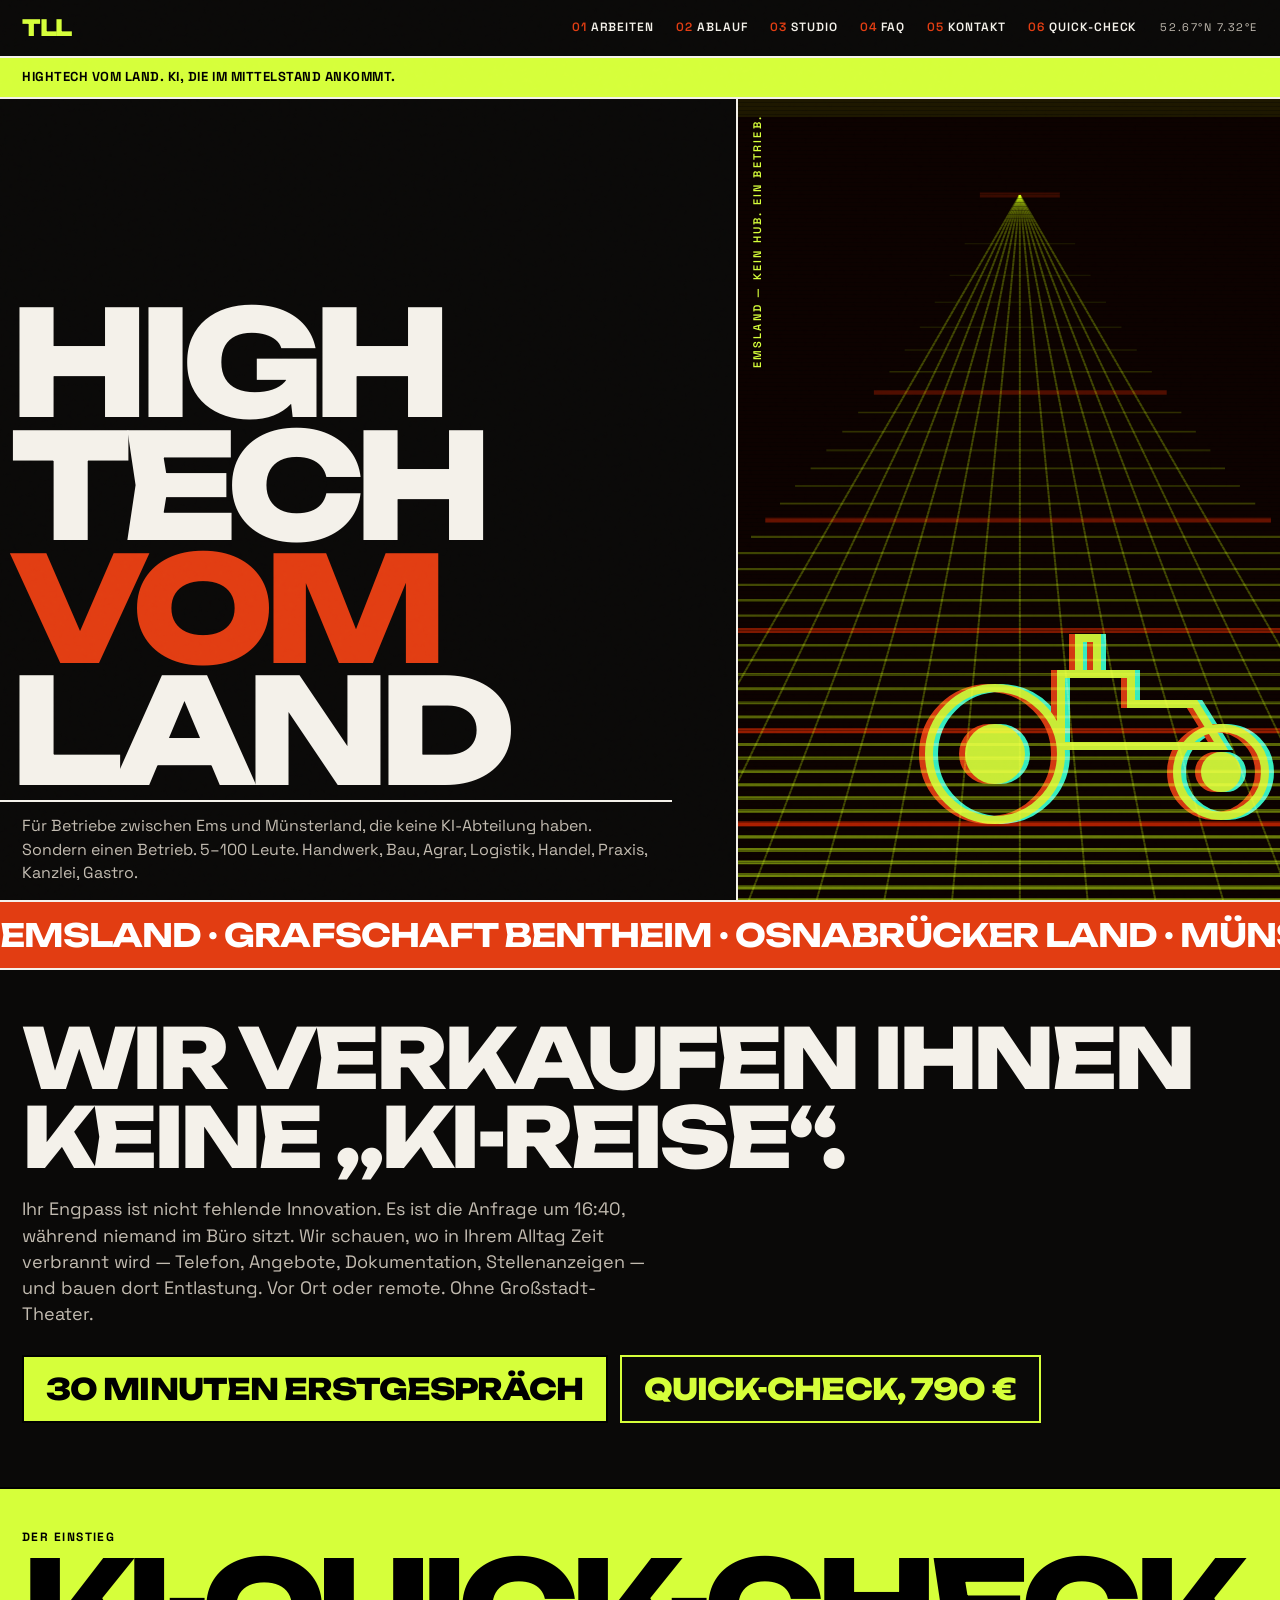
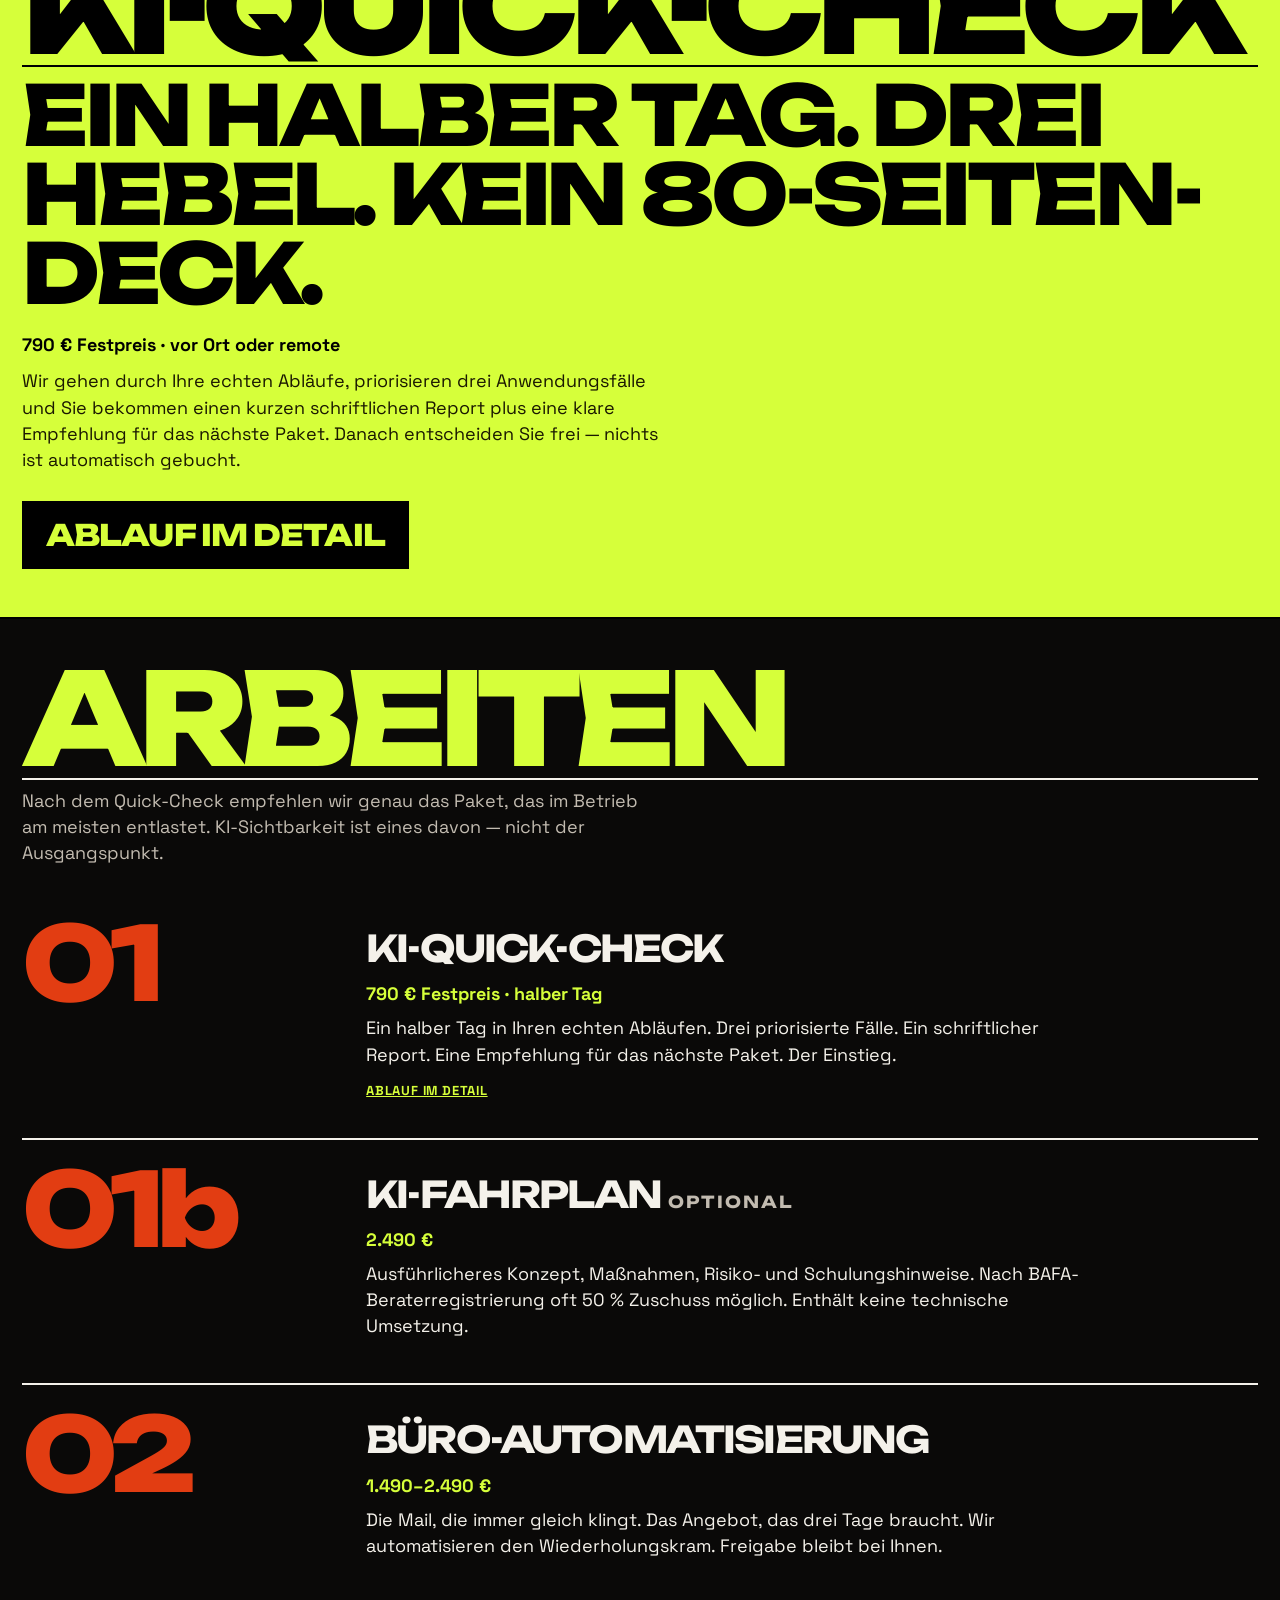
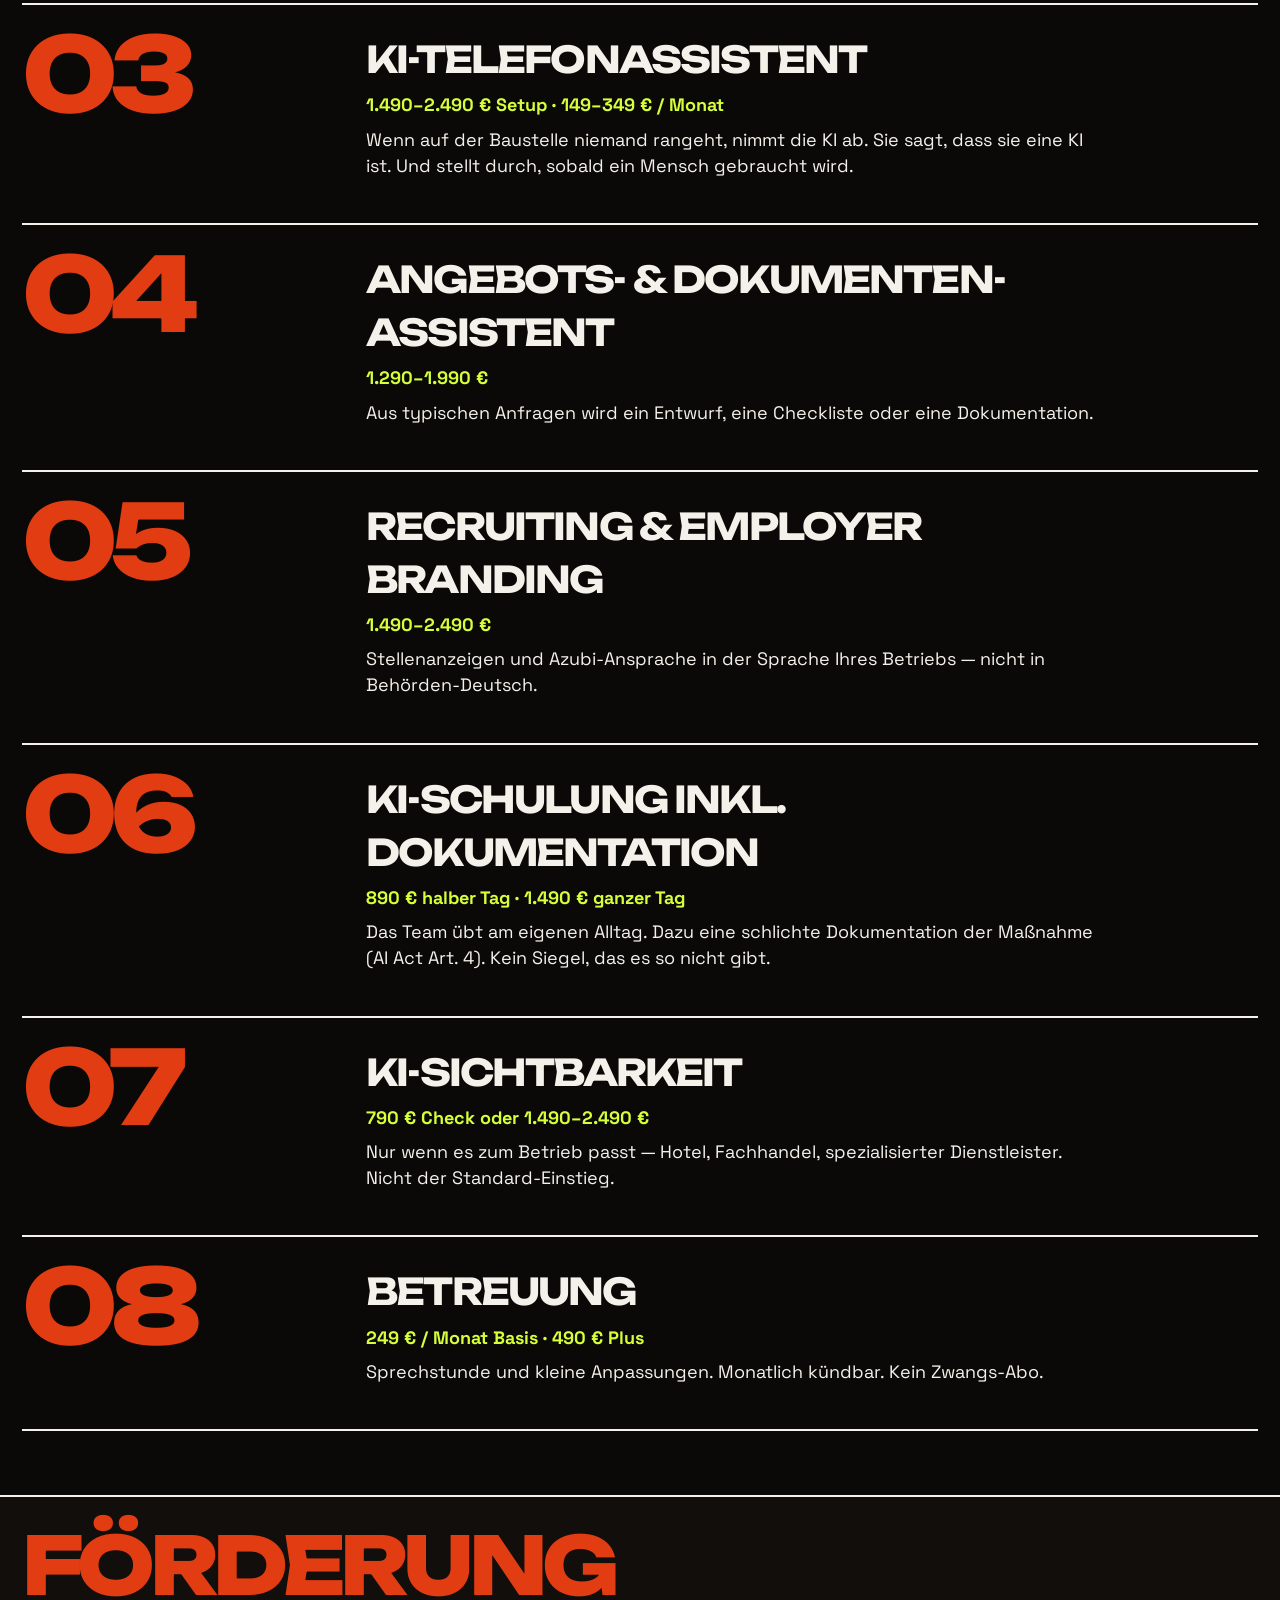
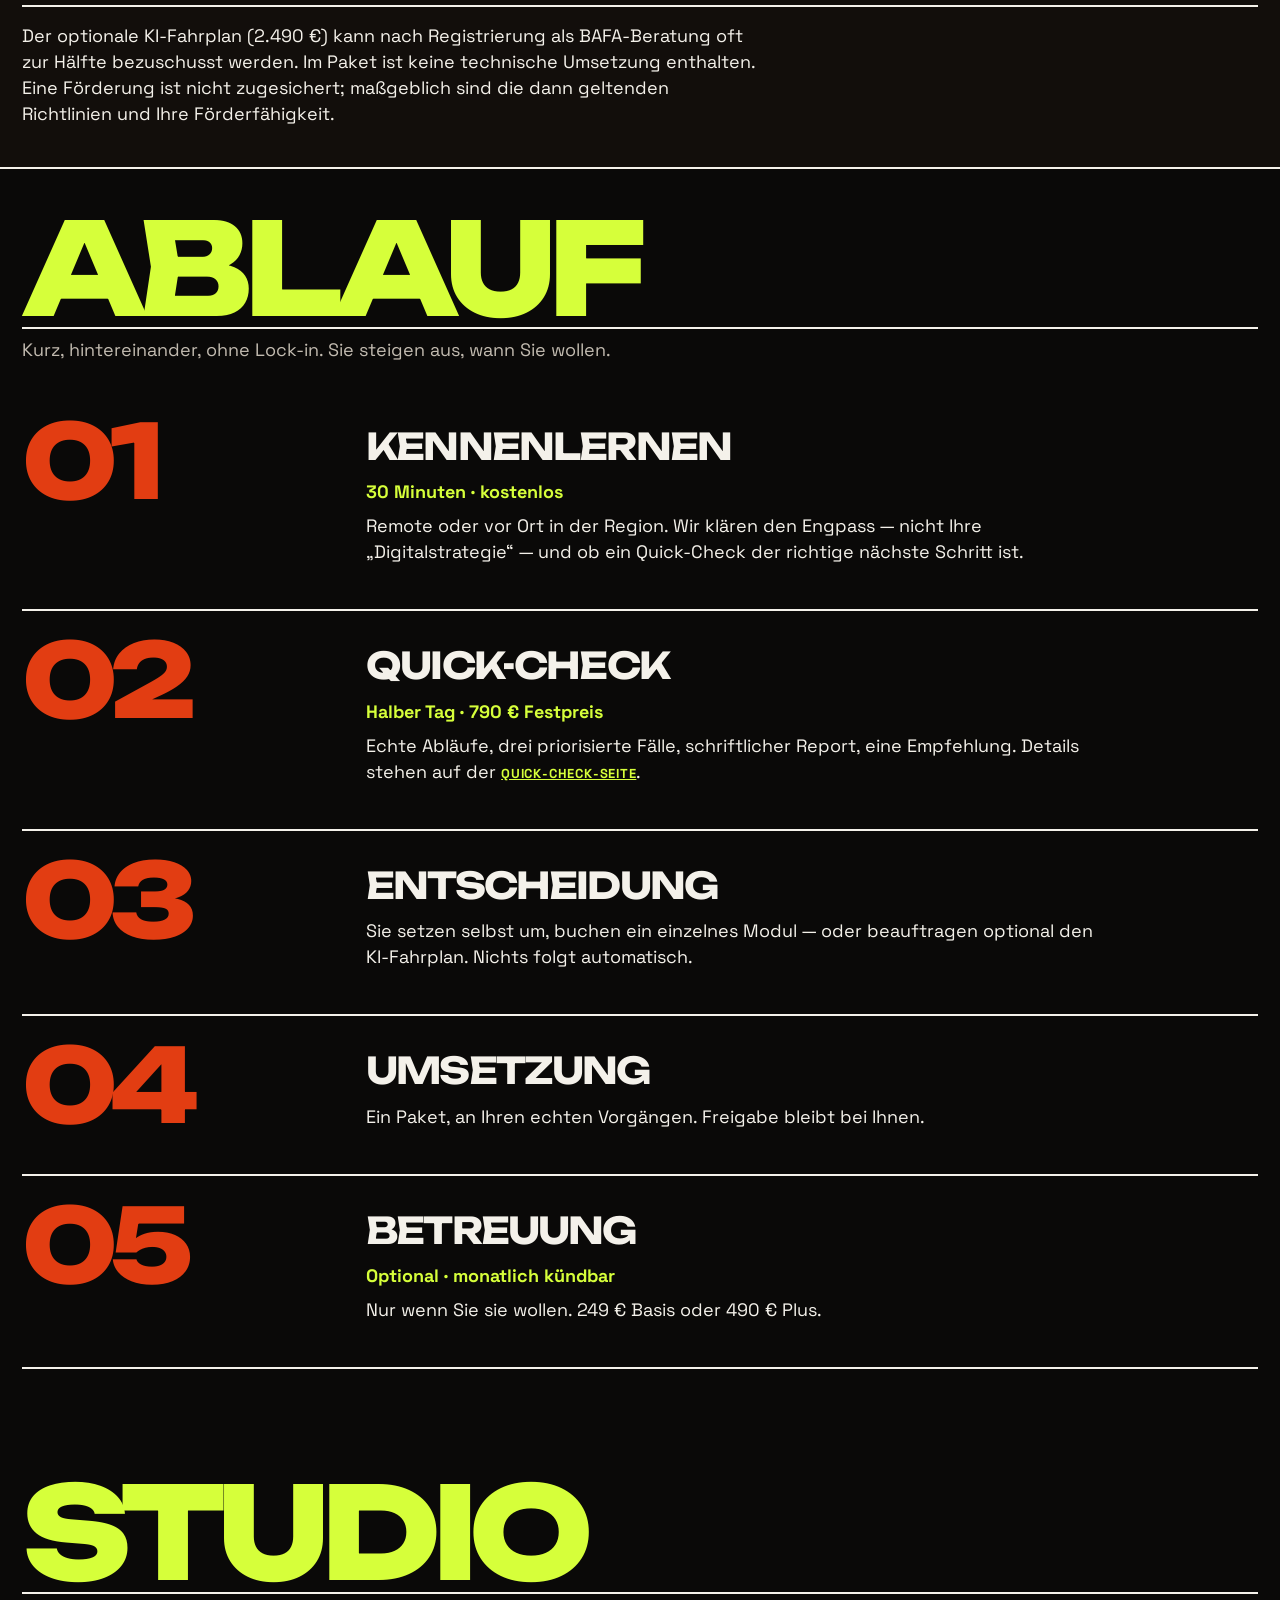
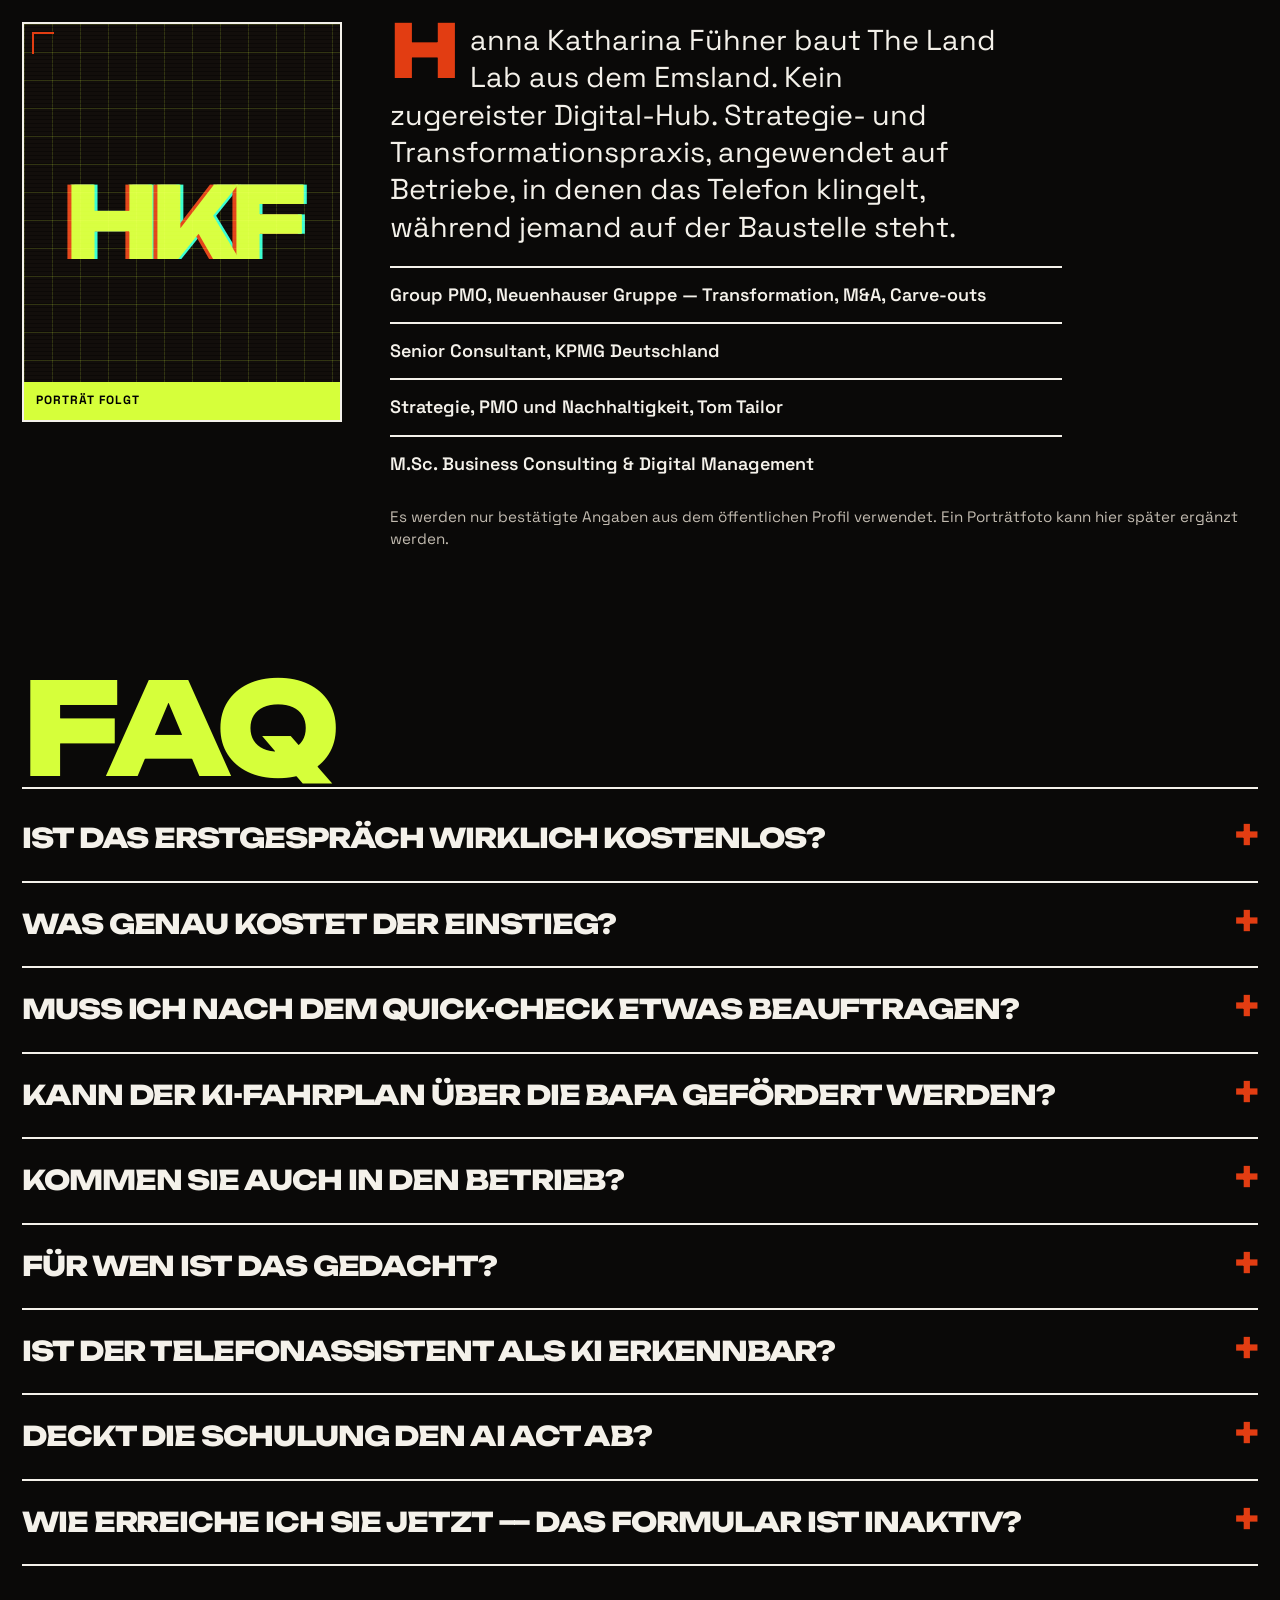
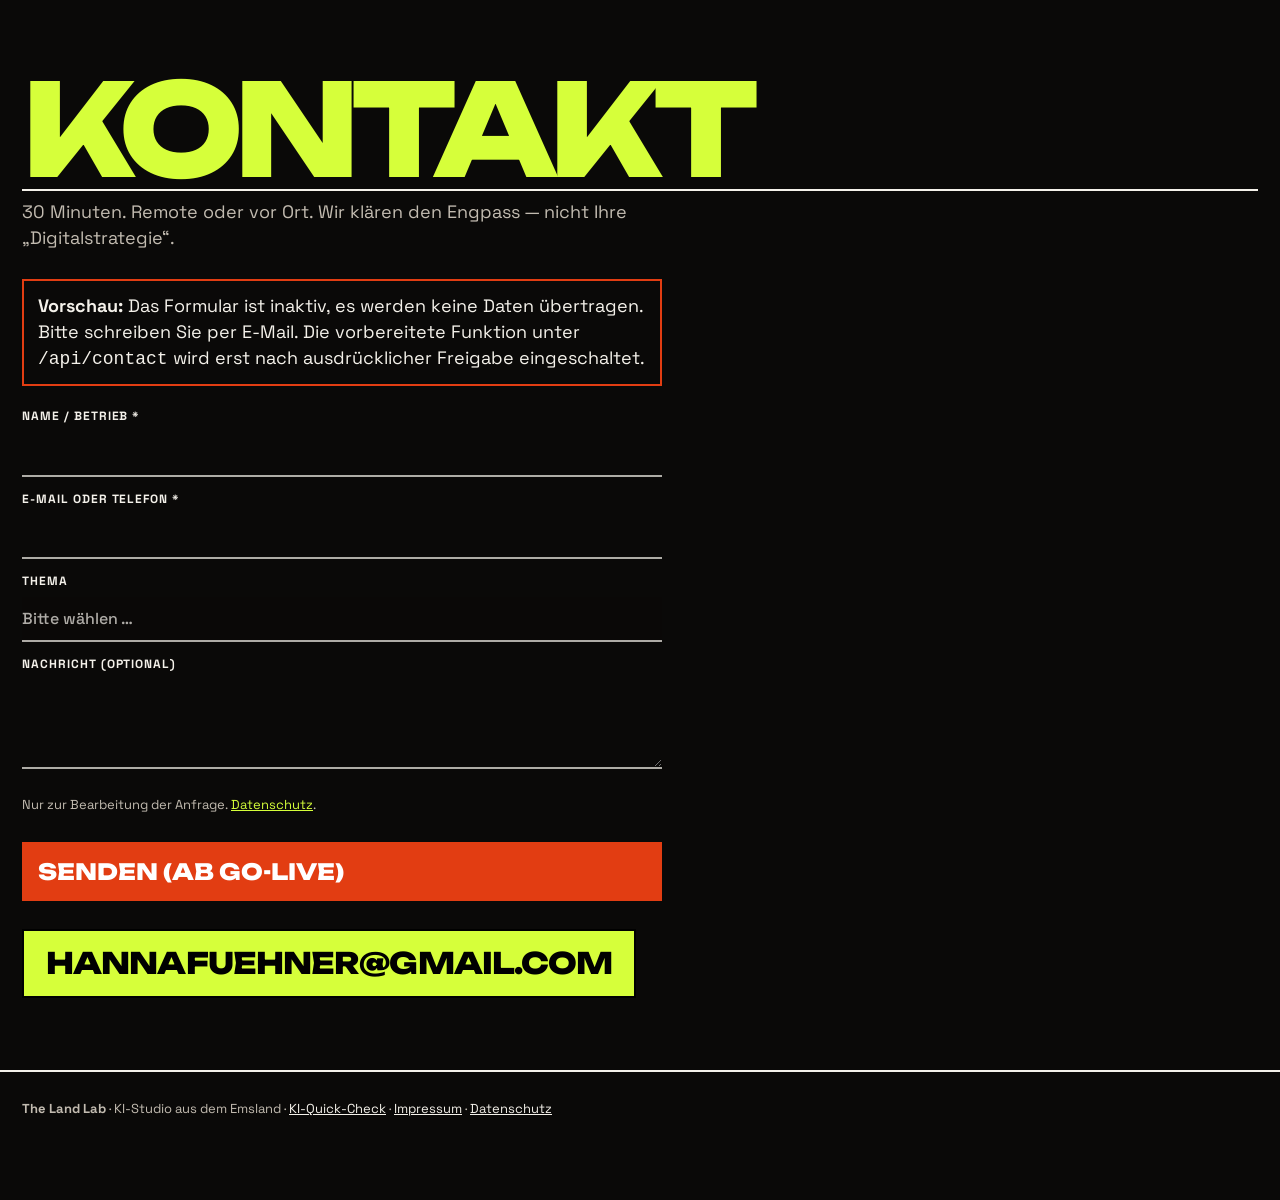
==== commit b4932912: "Website aus privatem Arbeits-Repo synchronisiert" ====
--- a/index.html
+++ b/index.html
@@ -277,14 +277,14 @@
       </details>
       <details>
         <summary>Wie erreiche ich Sie jetzt — das Formular ist inaktiv?</summary>
-        <p>Richtig, das Kontaktformular überträgt vor der Freigabe keine Daten. Schreiben Sie bis dahin an die Platzhalter-Adresse <a href="mailto:hallo@thelandlab.de?subject=Erstgespräch The Land Lab">hallo@thelandlab.de</a> (vor Go-Live ersetzen).</p>
+        <p>Richtig, das Kontaktformular überträgt derzeit keine Daten. Schreiben Sie bitte an <a href="mailto:Hannafuehner@gmail.com?subject=Erstgespräch The Land Lab">Hannafuehner@gmail.com</a>.</p>
       </details>
     </section>
 
     <section id="kontakt" class="kontakt" aria-labelledby="kontakt-title">
       <h2 id="kontakt-title" class="sec-title">Kontakt</h2>
       <p class="deck">30 Minuten. Remote oder vor Ort. Wir klären den Engpass — nicht Ihre „Digitalstrategie“.</p>
-      <p class="notice"><strong>Vorschau:</strong> Das Formular ist inaktiv, es werden keine Daten übertragen. Bis zur Freigabe bitte per E-Mail schreiben. Die vorbereitete Funktion unter <code>/api/contact</code> wird erst nach ausdrücklicher Freigabe eingeschaltet.</p>
+      <p class="notice"><strong>Vorschau:</strong> Das Formular ist inaktiv, es werden keine Daten übertragen. Bitte schreiben Sie per E-Mail. Die vorbereitete Funktion unter <code>/api/contact</code> wird erst nach ausdrücklicher Freigabe eingeschaltet.</p>
       <form action="/api/contact" method="post" aria-disabled="true" data-status="preview">
         <fieldset disabled>
           <legend class="visually-hidden">Anfrage Erstgespräch (derzeit deaktiviert)</legend>
@@ -309,18 +309,16 @@
             <textarea name="message" maxlength="4000"></textarea>
           </label>
           <input class="hp" type="text" name="website" tabindex="-1" autocomplete="off" aria-hidden="true" />
-          <p class="legal">Nur zur Bearbeitung der Anfrage. <a href="datenschutz.html">Datenschutz-Entwurf</a>.</p>
+          <p class="legal">Nur zur Bearbeitung der Anfrage. <a href="datenschutz.html">Datenschutz</a>.</p>
           <button type="submit" disabled>Senden (ab Go-Live)</button>
         </fieldset>
       </form>
-      <p style="margin:28px 0 8px;"><a class="block-btn" href="mailto:hallo@thelandlab.de?subject=Erstgespräch The Land Lab">hallo@thelandlab.de</a></p>
-      <p class="legal">Platzhalter-Adresse, vor Go-Live ersetzen.</p>
+      <p style="margin:28px 0 8px;"><a class="block-btn" href="mailto:Hannafuehner@gmail.com?subject=Erstgespräch The Land Lab">Hannafuehner@gmail.com</a></p>
     </section>
   </main>
 
   <footer>
-    <p><strong>The Land Lab</strong> · KI-Studio aus dem Emsland · <a href="quick-check.html">KI-Quick-Check</a> · <a href="impressum.html">Impressum (Entwurf)</a> · <a href="datenschutz.html">Datenschutz (Entwurf)</a></p>
-    <p><strong>Hinweis vor Veröffentlichung:</strong> Angaben gemäß § 5 DDG in <code>impressum.html</code> ausfüllen und <code>datenschutz.html</code> final prüfen lassen. Schriften sind lokal eingebunden (Unbounded, Space Grotesk, SIL OFL 1.1).</p>
+    <p><strong>The Land Lab</strong> · KI-Studio aus dem Emsland · <a href="quick-check.html">KI-Quick-Check</a> · <a href="impressum.html">Impressum</a> · <a href="datenschutz.html">Datenschutz</a></p>
   </footer>
   <script src="assets/js/site.js" defer></script>
 </body>
